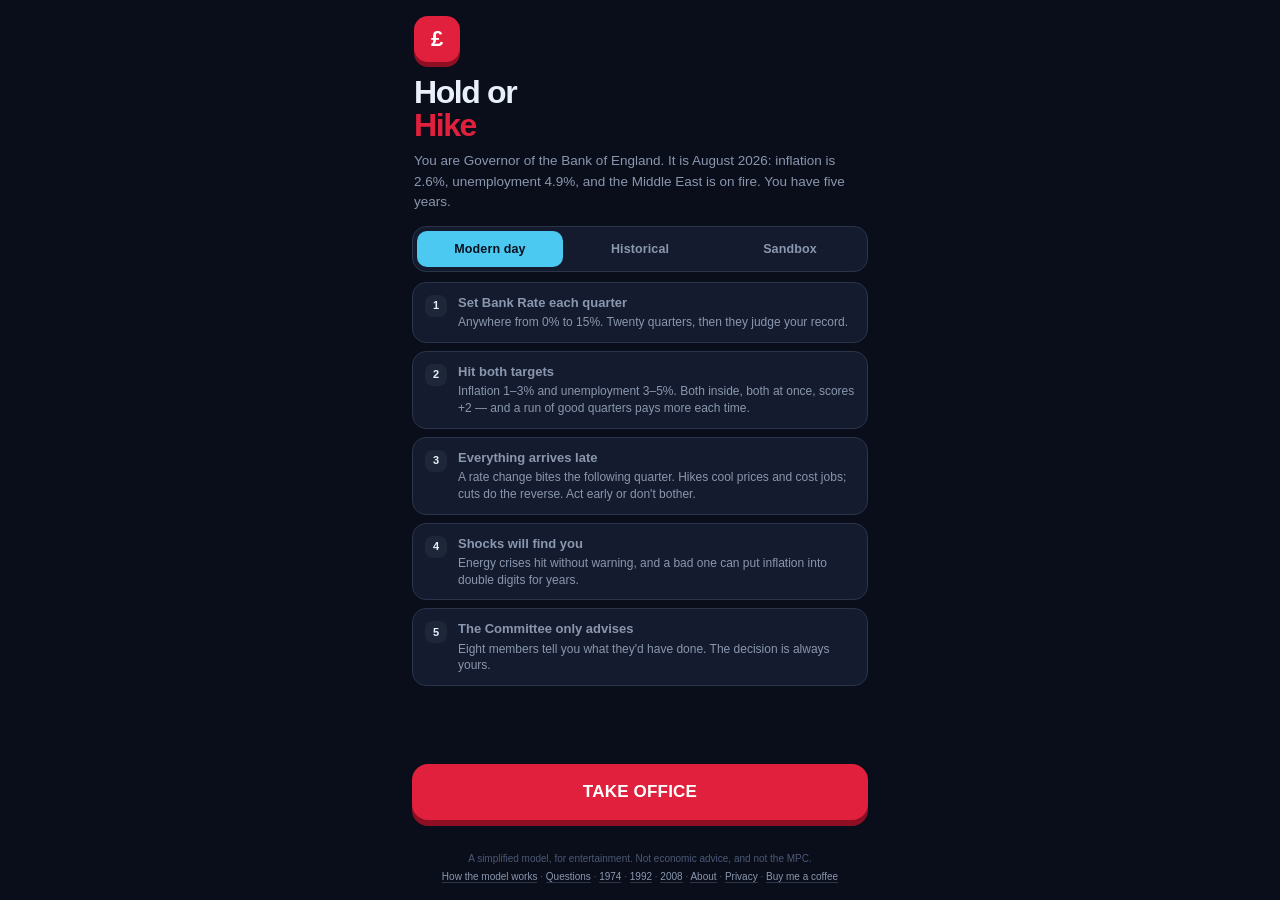
==== index.html @ 23d9fca9 "Add a mode picker, plus the 1992 and 2008 scenarios The big red button now sits under a three-way pi" ====
<!DOCTYPE html>
<html lang="en-GB">
<head>
<meta charset="utf-8">
<meta name="viewport" content="width=device-width, initial-scale=1, viewport-fit=cover">
<title>Hold or Hike</title>
<meta name="description" content="Twenty quarters. Two targets. Set UK Bank Rate, survive the shocks, keep your job.">
<meta name="theme-color" content="#0A0E1A">
<script async src="https://pagead2.googlesyndication.com/pagead/js/adsbygoogle.js?client=ca-pub-8246785320309196" crossorigin="anonymous"></script>
<link rel="canonical" href="https://holdorhike.com/">
<link rel="icon" href="data:image/svg+xml,%3Csvg xmlns='http://www.w3.org/2000/svg' viewBox='0 0 64 64'%3E%3Crect width='64' height='64' rx='14' fill='%23E0203C'/%3E%3Ctext x='32' y='45' font-family='Georgia,serif' font-size='40' font-weight='bold' text-anchor='middle' fill='white'%3E%C2%A3%3C/text%3E%3C/svg%3E">
<link rel="apple-touch-icon" href="https://holdorhike.com/apple-touch-icon.png">
<meta property="og:type" content="website">
<meta property="og:site_name" content="Hold or Hike">
<meta property="og:title" content="Hold or Hike">
<meta property="og:description" content="Twenty quarters. Two targets. Set UK Bank Rate, survive the shocks, keep your job.">
<meta property="og:url" content="https://holdorhike.com/">
<meta property="og:image" content="https://holdorhike.com/share.png">
<meta property="og:image:width" content="1200">
<meta property="og:image:height" content="630">
<meta name="twitter:card" content="summary_large_image">
<meta name="twitter:title" content="Hold or Hike">
<meta name="twitter:description" content="Can you keep inflation and unemployment on target for five years?">
<meta name="twitter:image" content="https://holdorhike.com/share.png">
<!--
  Advertising: fill in the ADS object near the top of the script below with your
  AdSense publisher ID and the three slot IDs. Nothing external loads until you do.
-->
<style>
  /* Single-theme arcade screen: painted explicitly so it holds on any host. */
  :root{
    --bg:#0A0E1A; --panel:#141B2E; --raised:#1D2739; --line:#2A3549;
    --ink:#EAF0FA; --muted:#8A97AE;
    --good:#3DDC97; --warn:#FFC145; --bad:#FF5D5D;
    --infl:#4CC9F0; --unemp:#FFA45B;
    --cta:#E0203C;
    --r:18px;
  }
  *{box-sizing:border-box}
  html,body{margin:0;padding:0;height:100%}
  body{
    background:var(--bg); color:var(--ink);
    font:16px/1.4 -apple-system,BlinkMacSystemFont,"Segoe UI",Roboto,Helvetica,Arial,sans-serif;
    -webkit-text-size-adjust:100%; -webkit-tap-highlight-color:transparent;
    overflow-x:hidden;
  }
  .app{max-width:480px;margin:0 auto;min-height:100%;display:flex;flex-direction:column;
    padding:calc(env(safe-area-inset-top) + 10px) 12px 0;gap:10px}

  /* ---- HUD ---- */
  .hud{display:flex;align-items:center;gap:10px}
  .term{flex:1 1 auto;min-width:0}
  .term .q{font-size:15px;font-weight:800;letter-spacing:-.2px}
  .term .sub{font-size:11px;color:var(--muted);text-transform:uppercase;letter-spacing:1px}
  .score{position:relative;background:var(--panel);border:1px solid var(--line);border-radius:999px;
    padding:6px 14px;display:flex;align-items:baseline;gap:4px;flex:0 0 auto}
  .score b{font-size:20px;font-weight:900;font-variant-numeric:tabular-nums;line-height:1}
  .score i{font-style:normal;font-size:10px;color:var(--muted);text-transform:uppercase;letter-spacing:1px}
  .pop{position:absolute;left:50%;top:-2px;transform:translateX(-50%);font-weight:900;font-size:15px;
    pointer-events:none;animation:rise 1s ease-out forwards}
  .pop.up{color:var(--good)} .pop.dn{color:var(--bad)}
  @keyframes rise{to{transform:translate(-50%,-26px);opacity:0}}
  .icon-btn{flex:0 0 auto;width:40px;height:40px;border-radius:12px;background:var(--panel);
    border:1px solid var(--line);color:var(--muted);font-size:15px;display:grid;place-items:center;
    cursor:pointer;padding:0}
  .icon-btn.confirm{color:var(--bad);border-color:var(--bad)}

  .dots{display:flex;gap:3px}
  .dot{flex:1 1 0;height:4px;border-radius:2px;background:var(--line)}
  .dot.hit{background:var(--good)} .dot.miss{background:var(--bad)} .dot.now{background:var(--ink)}

  /* ---- Stat tiles ---- */
  .tiles{display:grid;grid-template-columns:1fr 1fr;gap:10px}
  .tile{background:var(--panel);border:1px solid var(--line);border-radius:var(--r);
    padding:12px 12px 10px;position:relative;overflow:hidden;
    transition:border-color .3s,background .3s}
  .tile.out{border-color:var(--bad);background:linear-gradient(180deg,rgba(255,93,93,.14),var(--panel) 60%)}
  .tile .lbl{font-size:10px;font-weight:700;text-transform:uppercase;letter-spacing:1.1px;color:var(--muted);
    display:flex;align-items:center;gap:5px}
  .swatch{width:8px;height:8px;border-radius:50%;display:inline-block}
  .big{font-size:38px;font-weight:900;line-height:1;letter-spacing:-1.5px;font-variant-numeric:tabular-nums;
    margin:6px 0 2px;display:flex;align-items:baseline;gap:2px}
  .big em{font-style:normal;font-size:17px;font-weight:800;color:var(--muted)}
  .big .arrow{font-size:15px;margin-left:auto;font-weight:800}
  .up{color:var(--bad)} .down{color:var(--good)} .flat{color:var(--muted)}
  .spark{width:100%;height:42px;display:block;margin:4px 0 7px}
  .strip{position:relative;height:7px;border-radius:4px;background:var(--raised);overflow:hidden}
  .strip .zone{position:absolute;top:0;bottom:0;background:rgba(61,220,151,.35)}
  .strip .mk{position:absolute;top:-2px;bottom:-2px;width:3px;border-radius:2px;background:var(--ink);
    transition:left .45s cubic-bezier(.3,.7,.3,1)}
  .strip .mk.bad{background:var(--bad)}
  .tgt{font-size:10px;color:var(--muted);margin-top:5px;letter-spacing:.3px}

  /* ---- Event card ---- */
  .event{background:var(--panel);border:1px solid var(--line);border-radius:var(--r);
    padding:12px;display:flex;gap:11px;align-items:center;min-height:74px}
  .event .em{font-size:28px;line-height:1;flex:0 0 auto}
  .event .h{display:block;font-weight:800;font-size:14px;margin-bottom:3px}
  .event .p{display:block;font-size:12px;color:var(--muted);line-height:1.35}
  .event.warn{border-color:var(--warn);background:linear-gradient(180deg,rgba(255,193,69,.14),var(--panel) 70%)}
  .event.warn .h{color:var(--warn)}
  .event.bad{border-color:var(--bad);background:linear-gradient(180deg,rgba(255,93,93,.18),var(--panel) 70%);
    animation:pulse .7s ease-out}
  .event.bad .h{color:var(--bad)}
  @keyframes pulse{0%{box-shadow:0 0 0 0 rgba(255,93,93,.6)}100%{box-shadow:0 0 0 16px rgba(255,93,93,0)}}
  @keyframes shake{10%,90%{transform:translateX(-2px)}30%,70%{transform:translateX(3px)}50%{transform:translateX(-3px)}}
  .shake{animation:shake .4s ease-in-out}
  @keyframes goodflash{0%{box-shadow:0 0 0 0 rgba(61,220,151,.55);border-color:var(--good)}
    100%{box-shadow:0 0 0 14px rgba(61,220,151,0);border-color:var(--line)}}
  .tile.flash-good{animation:goodflash .7s ease-out}

  /* ---- Committee ---- */
  .vote{display:flex;align-items:center;gap:9px;font-size:12px;color:var(--muted);
    background:var(--raised);border-radius:12px;padding:8px 10px}
  .vote .tally{font-weight:900;font-size:12px;font-variant-numeric:tabular-nums;color:var(--ink);
    background:var(--line);border-radius:7px;padding:3px 8px;flex:0 0 auto}
  .vote.won .tally{background:rgba(61,220,151,.22);color:var(--good)}
  .vote.lost{color:var(--warn)}
  .vote.lost .tally{background:rgba(255,193,69,.22);color:var(--warn)}

  /* ---- Dock ---- */
  .dock{position:sticky;bottom:0;margin:auto -12px 0;padding:10px 12px calc(10px + env(safe-area-inset-bottom));
    background:var(--bg);z-index:5}
  .dock::before{content:"";position:absolute;left:0;right:0;top:-20px;height:20px;
    background:linear-gradient(180deg,rgba(10,14,26,0),var(--bg));pointer-events:none}
  .rateline{display:flex;align-items:baseline;margin-bottom:4px}
  .rateline .l{font-size:11px;font-weight:700;text-transform:uppercase;letter-spacing:1.1px;color:var(--muted)}
  .rateline .v{margin-left:auto;font-size:30px;font-weight:900;line-height:1;letter-spacing:-1px;
    font-variant-numeric:tabular-nums}
  .row{display:flex;align-items:center;gap:9px}
  .step{flex:0 0 auto;width:52px;height:52px;border-radius:16px;background:var(--raised);
    border:1px solid var(--line);color:var(--ink);font-size:26px;font-weight:800;line-height:1;
    display:grid;place-items:center;cursor:pointer;padding:0;touch-action:manipulation;
    -webkit-user-select:none;user-select:none}
  .step:disabled{opacity:.3}
  .step:active{transform:scale(.94)}
  input[type=range]{flex:1 1 auto;min-width:0;height:52px;margin:0;background:transparent;
    -webkit-appearance:none;appearance:none;touch-action:pan-y}
  input[type=range]:focus-visible{outline:2px solid var(--infl);outline-offset:4px;border-radius:8px}
  input[type=range]::-webkit-slider-runnable-track{height:10px;border-radius:6px;
    background:linear-gradient(90deg,var(--infl),var(--warn),var(--bad))}
  input[type=range]::-moz-range-track{height:10px;border-radius:6px;
    background:linear-gradient(90deg,var(--infl),var(--warn),var(--bad))}
  input[type=range]::-webkit-slider-thumb{-webkit-appearance:none;width:32px;height:32px;border-radius:50%;
    background:#fff;border:4px solid var(--cta);margin-top:-11px;cursor:pointer;
    box-shadow:0 2px 10px rgba(0,0,0,.5)}
  input[type=range]::-moz-range-thumb{width:28px;height:28px;border-radius:50%;
    background:#fff;border:4px solid var(--cta);cursor:pointer}
  .hint{font-size:11px;color:var(--muted);min-height:16px;margin:3px 2px 7px}
  .hint.coach{color:var(--infl)}
  .go{width:100%;min-height:56px;border:0;border-radius:16px;background:var(--cta);color:#fff;
    font:inherit;font-size:17px;font-weight:900;letter-spacing:.2px;cursor:pointer;
    touch-action:manipulation;box-shadow:0 6px 0 #8E0F24}
  .go:active{transform:translateY(3px);box-shadow:0 3px 0 #8E0F24}

  /* ---- Crisis takeover ---- */
  .alert{position:fixed;inset:0;z-index:50;display:grid;place-items:center;padding:24px;
    background:radial-gradient(120% 90% at 50% 40%,rgba(224,32,60,.42),rgba(10,14,26,.94) 70%);
    backdrop-filter:blur(3px);-webkit-backdrop-filter:blur(3px);cursor:pointer;
    animation:wash .18s ease-out}
  @keyframes wash{from{opacity:0}to{opacity:1}}
  .alertbox{max-width:420px;text-align:center;animation:slam .22s cubic-bezier(.2,1.4,.4,1)}
  @keyframes slam{from{transform:scale(1.45);opacity:0}to{transform:scale(1);opacity:1}}
  .ribbon{display:inline-block;background:var(--bad);color:#25060A;font-size:11px;font-weight:900;
    letter-spacing:2.5px;padding:5px 12px;border-radius:6px;margin-bottom:16px}
  .ae{font-size:72px;line-height:1;margin-bottom:12px}
  .alert h2{margin:0 0 10px;font-size:30px;line-height:1.05;font-weight:900;letter-spacing:-1px;
    color:#fff;text-wrap:balance}
  .alert p{margin:0;font-size:14px;line-height:1.5;color:#FFC9C2}
  .tapon{margin-top:22px;font-size:10px;letter-spacing:2px;text-transform:uppercase;color:#8A97AE}
  .app.quake{animation:quake .45s cubic-bezier(.36,.07,.19,.97)}
  @keyframes quake{10%,90%{transform:translate(-2px,1px)}20%,80%{transform:translate(4px,-2px)}
    30%,50%,70%{transform:translate(-6px,2px)}40%,60%{transform:translate(6px,-1px)}}
  .vignette{position:fixed;inset:0;z-index:40;pointer-events:none;
    box-shadow:inset 0 0 90px 20px rgba(255,93,93,.55);animation:vig .55s ease-out forwards}
  @keyframes vig{to{opacity:0}}
  @media (prefers-reduced-motion:reduce){
    .alertbox,.alert{animation:none}
    .app.quake{animation:none}
  }

  /* ---- Streak meter ---- */
  .streak{display:flex;align-items:baseline;gap:4px;flex:0 0 auto;border-radius:999px;
    padding:6px 12px;background:rgba(61,220,151,.14);border:1px solid rgba(61,220,151,.45);
    transition:box-shadow .3s,background .3s}
  .streak b{font-size:15px;font-weight:900;color:var(--good);font-variant-numeric:tabular-nums;line-height:1}
  .streak i{font-style:normal;font-size:10px;font-weight:800;color:var(--good);opacity:.8}
  .streak.hot{background:rgba(61,220,151,.22);box-shadow:0 0 14px rgba(61,220,151,.45)}
  .streak.blaze{background:rgba(255,193,69,.22);border-color:var(--warn);
    box-shadow:0 0 20px rgba(255,193,69,.55)}
  .streak.blaze b,.streak.blaze i{color:var(--warn)}
  .streak.broken{background:rgba(255,93,93,.2);border-color:var(--bad);animation:shake .4s ease-in-out}
  .streak.broken b,.streak.broken i{color:var(--bad)}

  /* ---- Career + medals ---- */
  .career{background:var(--panel);border:1px solid var(--line);border-radius:14px;padding:10px 12px;
    margin-bottom:12px}
  .cstats{font-size:10.5px;font-weight:800;text-transform:uppercase;letter-spacing:1.1px;
    color:var(--muted);margin-bottom:9px}
  .cstats b{color:var(--ink)}
  .mrow{display:flex;flex-wrap:wrap;gap:6px}
  .mchip{width:34px;height:34px;border-radius:11px;background:var(--raised);border:1px solid var(--line);
    display:grid;place-items:center;font-size:17px;filter:grayscale(1);opacity:.3}
  .mchip.got{filter:none;opacity:1;border-color:rgba(61,220,151,.5);background:rgba(61,220,151,.12)}
  .diag{background:var(--raised);border-left:3px solid var(--infl);border-radius:0 12px 12px 0;
    padding:11px 13px;margin-bottom:10px}
  .diag b{display:block;font-size:14px;margin-bottom:3px}
  .diag span{font-size:12.5px;color:var(--muted);line-height:1.45}
  .nm.quiet{background:var(--raised);border-color:var(--line);animation:none}
  .nm.quiet .tag{display:none}
  #best{margin-bottom:10px}
  .newmedals{display:flex;flex-direction:column;gap:7px;margin-bottom:12px}
  .nm{display:flex;align-items:center;gap:10px;background:rgba(61,220,151,.12);
    border:1px solid rgba(61,220,151,.5);border-radius:13px;padding:9px 11px;animation:pulse .8s ease-out}
  .nm .e{font-size:22px;line-height:1}
  .nm b{display:block;font-size:13.5px}
  .nm span span{font-size:11px;color:var(--muted)}
  .nm .tag{margin-left:auto;font-size:9px;font-weight:900;letter-spacing:1px;color:var(--good);
    border:1px solid rgba(61,220,151,.5);border-radius:6px;padding:2px 6px}

  /* ---- Term story chart ---- */
  .story{width:100%;height:196px;display:block;margin-bottom:6px}
  .storykey{display:flex;gap:12px;flex-wrap:wrap;font-size:10.5px;color:var(--muted);margin-bottom:14px}
  .storykey .sw{width:8px;height:8px;border-radius:50%;display:inline-block;margin-right:5px}
  .storykey .bandkey::before{content:"";display:inline-block;width:10px;height:8px;margin-right:5px;
    border-radius:2px;background:rgba(61,220,151,.35)}

  /* ---- Share ---- */
  .sharecard{background:var(--bg);border:1px solid var(--line);border-radius:14px;
    padding:11px 12px;margin:0 0 10px;font-size:13px;line-height:1.55;
    font-variant-numeric:tabular-nums;white-space:pre-wrap;word-break:break-word;color:var(--muted)}
  .sharecard b{display:block;color:var(--ink);font-weight:800;font-size:13.5px}
  .sharecard .grid{display:block;font-size:17px;letter-spacing:2px;line-height:1.35;margin:6px 0 4px}
  .go.share{background:var(--good);color:#06281A;box-shadow:0 6px 0 #1E9C68}
  .go.share:active{box-shadow:0 3px 0 #1E9C68}
  .go.share.done{background:var(--raised);color:var(--good);box-shadow:0 6px 0 var(--line)}
  #shareFallback{width:100%;height:118px;margin-top:9px;border-radius:12px;border:1px solid var(--line);
    background:var(--bg);color:var(--ink);font:13px/1.5 inherit;padding:10px;resize:none}

  /* ---- Intro ---- */
  #intro.screen{flex:1 1 auto;display:flex;flex-direction:column}
  .titleblock{padding:6px 2px 14px}
  .crest{width:46px;height:46px;border-radius:14px;background:var(--cta);display:grid;place-items:center;
    font-size:22px;font-weight:900;color:#fff;margin-bottom:14px;box-shadow:0 5px 0 #8E0F24}
  #intro h1{margin:0;font-size:32px;line-height:1.02;font-weight:900;letter-spacing:-1.4px;text-wrap:balance}
  #intro h1 span{color:var(--cta)}
  .standfirst{margin:10px 0 0;font-size:13.5px;line-height:1.5;color:var(--muted);max-width:34em}
  .guide{list-style:none;margin:0 0 12px;padding:0;display:flex;flex-direction:column;gap:8px}
  .guide li{display:flex;gap:11px;align-items:flex-start;background:var(--panel);
    border:1px solid var(--line);border-radius:14px;padding:11px 12px}
  .guide .n{flex:0 0 auto;width:22px;height:22px;border-radius:8px;background:var(--raised);
    color:var(--ink);font-size:11px;font-weight:900;display:grid;place-items:center;margin-top:1px}
  .guide b{display:block;font-size:13px;margin-bottom:2px}
  .guide span span,.guide li>span:last-child{font-size:12px;color:var(--muted);line-height:1.4}

  /* ---- Mode picker ---- */
  .modes{display:flex;gap:4px;margin:0 0 10px;padding:4px;background:var(--panel);
    border:1px solid var(--line);border-radius:14px}
  .modes button{flex:1 1 0;min-width:0;padding:11px 4px;border:0;border-radius:10px;
    background:transparent;color:var(--muted);font-family:inherit;font-size:12.5px;
    font-weight:800;letter-spacing:.01em;cursor:pointer}
  .modes button[aria-selected=true]{background:var(--infl);color:#08111F}
  .scens{display:flex;flex-direction:column;gap:8px;margin:0 0 12px}
  .scens .sc{background:var(--panel);border:1px solid var(--line);border-radius:14px;
    padding:11px 12px;cursor:pointer}
  .scens .sc[aria-pressed=true]{border-color:var(--infl);background:var(--raised)}
  .scens .sc .yr{font-size:14px;font-weight:900;color:var(--ink)}
  .scens .sc .nm2{font-size:12.5px;font-weight:700;color:var(--ink);opacity:.85}
  .scens .sc .bl{display:block;font-size:11.5px;color:var(--muted);margin-top:3px;
    font-variant-numeric:tabular-nums}
  .scens .sc .more{display:none;font-size:12px;color:var(--muted);line-height:1.45;margin-top:8px}
  .scens .sc[aria-pressed=true] .more{display:block}
  .scens .sc .more a{color:var(--infl);font-weight:700;text-decoration:none;
    display:inline-block;margin-top:6px}

  /* ---- Sandbox setup ---- */
  .sbox{display:flex;flex-direction:column;gap:6px;margin:0 0 12px}
  .sbox label{display:block;background:var(--panel);border:1px solid var(--line);
    border-radius:14px;padding:9px 12px 0;font-size:13px;font-weight:700}
  .sbox label b{float:right;font-variant-numeric:tabular-nums;color:var(--infl)}
  .sbox input[type=range]{display:block;width:100%;height:44px}
  .sbox .chk{padding:12px;font-weight:600;color:var(--muted);display:flex;gap:10px;align-items:center}
  .sbox .chk input{width:20px;height:20px;accent-color:var(--infl);flex:0 0 auto}
  .sbox .note{margin:2px 2px 0;font-size:11.5px;line-height:1.45;color:var(--muted)}

  /* ---- Tip jar ---- */
  .tipbtn{display:block;margin-top:9px;padding:13px 12px;border-radius:14px;
    border:1px solid var(--line);background:var(--raised);color:var(--muted);
    font-size:14px;font-weight:700;text-align:center;text-decoration:none}
  .tipbtn:active{background:var(--line)}

  /* ---- Ads ---- */
  .adwrap{margin-bottom:28px}
  .adlabel{font-size:9px;letter-spacing:1.6px;text-transform:uppercase;color:#4C5875;
    margin-bottom:5px;text-align:center}
  .dock{border-top:1px solid var(--line)}
  .ad-slot.live{border:0;padding:0;display:block}
  .ad-slot{min-height:64px;border:1px dashed var(--line);border-radius:14px;display:grid;place-items:center;
    color:#4C5875;font-size:10px;letter-spacing:1.6px;text-transform:uppercase;padding:8px}

  /* ---- Results ---- */
  .sheet{background:var(--panel);border:1px solid var(--line);border-radius:var(--r);padding:16px}
  .sheet .medal{font-size:40px;line-height:1}
  .sheet h2{margin:6px 0 4px;font-size:21px;letter-spacing:-.4px}
  .sheet .say{font-size:13px;color:var(--muted);margin-bottom:14px;line-height:1.45}
  .ln{display:flex;justify-content:space-between;gap:10px;font-size:13px;padding:7px 0;
    border-bottom:1px solid var(--line)}
  .ln .v{font-variant-numeric:tabular-nums;font-weight:700;flex:0 0 auto}
  .ln.total{border-bottom:0;font-size:16px;font-weight:900;padding-top:10px}
  .pos{color:var(--good)} .neg{color:var(--bad)}
  #game.screen{flex:1 1 auto;display:flex;flex-direction:column}
  .hide{display:none !important}
  footer{font-size:10px;color:#4C5875;text-align:center;padding:10px 0 14px;line-height:1.8}
  footer a{color:#8A97AE;text-decoration:none;border-bottom:1px solid var(--line)}
  footer a:hover{color:var(--ink)}
  @media (prefers-reduced-motion:reduce){*{animation:none !important;transition:none !important}}

  @media (max-height:680px){
    .big{font-size:32px} .spark{height:30px} .event{min-height:64px;padding:10px}
    .ad-slot{min-height:52px} .app{gap:8px}
  }
  @media (max-width:340px){
    .big{font-size:30px} .step{width:46px;height:46px}
  }
</style>
</head>
<body>
<div class="app">

  <div id="intro" class="screen">
    <div class="titleblock">
      <div class="crest">£</div>
      <h1>Hold or<br><span>Hike</span></h1>
      <p class="standfirst">You are Governor of the Bank of England. It is August 2026:
        inflation is 2.6%, unemployment 4.9%, and the Middle East is on fire.
        You have five years.</p>
    </div>

    <div class="career hide" id="career">
      <div class="cstats" id="cstats"></div>
      <div class="mrow" id="mrow"></div>
    </div>

    <div class="modes" id="modes" role="tablist">
      <button role="tab" data-mode="modern" id="mModern">Modern day</button>
      <button role="tab" data-mode="hist"   id="mHist">Historical</button>
      <button role="tab" data-mode="sandbox" id="mSand">Sandbox</button>
    </div>

    <!-- Scenario list, shown when the Historical tab is active -->
    <div class="scens hide" id="scens"></div>

    <ol class="guide">
      <li><span class="n">1</span><span><b>Set Bank Rate each quarter</b>
        Anywhere from 0% to 15%. Twenty quarters, then they judge your record.</span></li>
      <li><span class="n">2</span><span><b>Hit both targets</b>
        Inflation 1–3% and unemployment 3–5%. Both inside, both at once, scores +2 —
        and a run of good quarters pays more each time.</span></li>
      <li><span class="n">3</span><span><b>Everything arrives late</b>
        A rate change bites the following quarter. Hikes cool prices and cost jobs;
        cuts do the reverse. Act early or don't bother.</span></li>
      <li><span class="n">4</span><span><b>Shocks will find you</b>
        Energy crises hit without warning, and a bad one can put inflation into
        double digits for years.</span></li>
      <li><span class="n">5</span><span><b>The Committee only advises</b>
        Eight members tell you what they'd have done. The decision is always yours.</span></li>
    </ol>

    <!-- Sandbox setup, shown in place of the guide when ?sandbox is set -->
    <div class="sbox hide" id="sbox">
      <label>Starting inflation <b id="sbIv">12.0%</b>
        <input type="range" id="sbI" min="-2" max="25" step="0.5" value="12"></label>
      <label>Starting unemployment <b id="sbUv">4.9%</b>
        <input type="range" id="sbU" min="2" max="18" step="0.1" value="4.9"></label>
      <label>Starting Bank Rate <b id="sbRv">5.00%</b>
        <input type="range" id="sbR" min="0" max="20" step="0.25" value="5"></label>
      <label class="chk"><input type="checkbox" id="sbNo"> No energy shocks — just your policy</label>
      <p class="note">Sandbox terms are unranked: no medals, no career record, no
        personal best. The neutral rate stays hidden, as it always is.</p>
    </div>

    <!-- ===== AD SLOT (pre-game) ===== -->
    <div class="ad-slot" id="adIntro" data-ad="intro">Advertisement</div>

    <div class="dock"><button class="go" id="start">TAKE OFFICE</button></div>
  </div>

  <div class="hud hide" id="hud">
    <div class="term">
      <div class="q" id="qName">Q3 2026</div>
      <div class="sub" id="qNum">Quarter 1 of 20</div>
    </div>
    <div class="streak hide" id="streak" aria-live="polite"><b id="streakN">×2</b><i id="streakP">+2</i></div>
    <div class="score"><b id="score">0</b><i>pts</i></div>
    <button class="icon-btn" id="mute" title="Sound on/off" aria-label="Sound on/off">🔊</button>
    <button class="icon-btn" id="restart" title="Restart" aria-label="Restart">↻</button>
  </div>

  <div class="dots hide" id="dots" aria-hidden="true"></div>

  <div id="game" class="screen hide">
    <div class="tiles" style="margin-bottom:10px">
      <div class="tile" id="tileI">
        <div class="lbl"><span class="swatch" style="background:var(--infl)"></span> Inflation</div>
        <div class="big"><span id="iVal">2.6</span><em>%</em><span class="arrow flat" id="iArr">→</span></div>
        <canvas class="spark" id="sparkI"></canvas>
        <div class="strip"><span class="zone" id="iZone"></span><span class="mk" id="iMk"></span></div>
        <div class="tgt">Target 1–3%</div>
      </div>
      <div class="tile" id="tileU">
        <div class="lbl"><span class="swatch" style="background:var(--unemp)"></span> Jobless</div>
        <div class="big"><span id="uVal">4.9</span><em>%</em><span class="arrow flat" id="uArr">→</span></div>
        <canvas class="spark" id="sparkU"></canvas>
        <div class="strip"><span class="zone" id="uZone"></span><span class="mk" id="uMk"></span></div>
        <div class="tgt">Goal 3–5%</div>
      </div>
    </div>

    <div class="event" id="event" aria-live="polite" style="margin-bottom:10px">
      <span class="em" id="evEmoji">🏦</span>
      <span><span class="h" id="evTitle">Your first meeting</span>
      <span class="p" id="evText">Inflation is 2.6% and drifting. Set Bank Rate — the Committee advises, you decide.</span></span>
    </div>

    <div class="vote" id="vote" aria-live="polite" style="margin-bottom:10px">
      <span class="tally" id="voteTally">MPC</span>
      <span id="voteText">Eight other members advise. The decision is yours.</span>
    </div>

    <!-- ===== AD SLOT (banner) =====
         Kept well clear of the dock button: an advert adjacent to the primary
         action invites accidental clicks and breaches AdSense placement policy. -->
    <div class="adwrap">
      <div class="adlabel">Advertisement</div>
      <div class="ad-slot" id="adTop" data-ad="banner"></div>
    </div>

    <div class="dock">
      <div class="rateline"><span class="l">Bank Rate</span><span class="v" id="rateVal">3.75%</span></div>
      <div class="row">
        <button class="step" id="down" aria-label="Cut by 0.25">−</button>
        <input type="range" id="rate" min="0" max="15" step="0.25" value="3.75" aria-label="Bank Rate">
        <button class="step" id="up" aria-label="Raise by 0.25">+</button>
      </div>
      <div class="hint" id="hint">Holding at 3.75%</div>
      <button class="go" id="go">SET RATE &amp; ADVANCE</button>
    </div>
  </div>

  <div id="end" class="hide">
    <div class="sheet">
      <canvas id="story" class="story" aria-label="Inflation and unemployment across your term"></canvas>
      <div class="storykey"><span><i class="sw" style="background:var(--infl)"></i>Inflation</span>
        <span><i class="sw" style="background:var(--unemp)"></i>Unemployment</span>
        <span class="bandkey">Target band</span></div>
      <div class="diag hide" id="versus" style="border-left-color:var(--unemp)"></div>
      <div class="diag" id="diag"></div>
      <div class="nm hide" id="best"></div>
      <div class="newmedals hide" id="newMedals"></div>
      <div class="medal" id="medal">🎖️</div>
      <h2 id="rating">—</h2>
      <div class="say" id="say"></div>
      <div id="lines"></div>
      <!-- ===== AD SLOT (results) ===== -->
      <div class="ad-slot" id="adResults" data-ad="results" style="margin:14px 0 12px">Advertisement</div>
      <div class="sharecard" id="shareCard" aria-hidden="true"></div>
      <button class="go share" id="share">SHARE RESULT</button>
      <button class="go" id="again" style="margin-top:9px">PLAY AGAIN</button>
      <a class="tipbtn hide" id="tip" target="_blank" rel="noopener">☕ Buy me a coffee</a>
      <textarea id="shareFallback" class="hide" readonly aria-label="Your result, ready to copy"></textarea>
    </div>
  </div>

  <div class="alert hide" id="alert" role="alertdialog" aria-live="assertive" aria-label="Breaking news">
    <div class="alertbox">
      <div class="ribbon" id="alertRibbon">BREAKING</div>
      <div class="ae" id="alertEmoji">💥</div>
      <h2 id="alertTitle">WAR IN THE GULF</h2>
      <p id="alertText"></p>
      <div class="tapon">Tap to continue</div>
    </div>
  </div>

  <footer>A simplified model, for entertainment. Not economic advice, and not the MPC.<br>
    <a href="how-it-works.html">How the model works</a> · <a href="faq.html">Questions</a> · <a href="scenario-1974.html">1974</a> · <a href="scenario-1992.html">1992</a> · <a href="scenario-2008.html">2008</a> ·
    <a href="about.html">About</a> · <a href="privacy.html">Privacy</a> ·
    <a href="https://buymeacoffee.com/holdorhike" target="_blank" rel="noopener">Buy me a coffee</a></footer>
</div>

<script>
(function(){
  "use strict";

  // ---------- Advertising ----------
  // Leave `client` empty and the slots stay inert placeholders — no external
  // requests. Fill it in with your ca-pub-XXXX id plus the three slot ids and
  // the same containers become live AdSense units. Their heights are already
  // reserved in CSS, so filling them in causes no layout shift.
  var ADS = { client: "ca-pub-8246785320309196", slots: { intro: "", banner: "", results: "" } };

  // Google Analytics 4. Empty id = nothing loads and no cookies are set.
  // Filling it in also obliges the consent banner and the privacy policy text.
  var GA = { id: "" };

  // Tip jar. Empty url = the button and footer link stay hidden.
  var TIP = { url: "https://buymeacoffee.com/holdorhike" };
  function initGA(){
    if (!GA.id) return;
    var sc = document.createElement("script");
    sc.async = true;
    sc.src = "https://www.googletagmanager.com/gtag/js?id=" + GA.id;
    document.head.appendChild(sc);
    window.dataLayer = window.dataLayer || [];
    window.gtag = function(){ window.dataLayer.push(arguments); };
    window.gtag("js", new Date());
    window.gtag("config", GA.id);
  }
  function track(name, params){
    if (!GA.id || !window.gtag) return;
    try { window.gtag("event", name, params || {}); } catch(e){}
  }

  // The loader itself is a static tag in <head>, not injected here: Google's
  // verification crawler reads the served HTML and does not run our JavaScript,
  // so a script appended at runtime is invisible to it. This only fills the
  // reserved boxes with ad units, and only once real slot ids exist.
  function initAds(){
    var boxes = document.querySelectorAll("[data-ad]");
    for (var i=0;i<boxes.length;i++){
      var box = boxes[i], slot = ADS.slots[box.getAttribute("data-ad")];
      // No slot yet — hide the reserved space rather than show visitors an
      // empty dashed box labelled "Advertisement".
      if (!slot || !ADS.client){
        var wrap = box.closest(".adwrap") || box;
        wrap.style.display = "none";
        continue;
      }
      box.textContent = "";
      box.classList.add("live");
      var ins = document.createElement("ins");
      ins.className = "adsbygoogle";
      ins.style.display = "block";
      ins.setAttribute("data-ad-client", ADS.client);
      ins.setAttribute("data-ad-slot", slot);
      ins.setAttribute("data-ad-format", "auto");
      ins.setAttribute("data-full-width-responsive", "true");
      box.appendChild(ins);
      try { (window.adsbygoogle = window.adsbygoogle || []).push({}); } catch(e){}
    }
  }

  // ---------- Calibration (August 2026) ----------
  var START = { rate:3.75, inflation:2.6, unemployment:4.9 };
  var INFL_BAND = { lo:1.0, hi:3.0 };     // 2% +/- 1
  var UNEMP_BAND = { lo:3.0, hi:5.0 };    // 4% +/- 1
  var QUARTERS = 20;
  var CRISIS_CPI = 3.5;
  var START_EXP = 2.3;
  var GLOBAL_RATE = 3.25;                 // hidden: world policy rate at the start
  var NEUTRAL_LEAD = -0.25;               // hidden: UK neutral sits below the world rate
  // Bounds on the hidden rates. These are era-specific — 4.5% is a sensible
  // ceiling for neutral today and nonsense for 1974 — so a scenario overrides them.
  var GLOBAL_BAND = [1.5, 4.75];
  var NEUTRAL_BAND = [0.75, 4.5];
  // How hard the hidden sterling channel can push: sit away from world rates and
  // imported prices move. A currency under real pressure needs a wider bound.
  var IMPORT_CLAMP = 0.5;
  // Normally the rate sterling is judged against *is* the world rate. Under a
  // currency peg the two come apart: what the domestic economy needs and what
  // the peg demands are different numbers, which is the whole 1992 problem.
  // null means "use the world rate", which is every case but that one.
  var PEG_RATE = null;
  var MPC_BIAS = [-0.75,-0.5,-0.25,0,0,0.25,0.5,0.75];
  var RATE_MAX = 15;                      // the Governor may go full Volcker
  var INFL_FLOOR = -5, INFL_CEIL = 25;    // UK CPI peaked at 24.2% in 1975
  var UNEMP_FLOOR = 2, UNEMP_CEIL = 18;   // UK unemployment peaked near 11.9% in 1984
  var MAX_QUARTER_PENALTY = 6;            // a crisis quarter hurts, but never ends the game outright
  // Above the cap the penalty can carry a compressed tail, so a term spent
  // entirely out of band still distinguishes 2pp adrift from 9pp adrift. Zero by
  // default: in the modern game a quarter that bad is rare and the flat cap is
  // the kinder, more legible rule. Scenarios that start in a crisis set it.
  var PENALTY_TAIL = 0;

  // ---------- Scenarios ----------
  // A scenario replaces the starting conditions and swaps the random shock rolls
  // for a scripted schedule, so everyone plays the same history and results are
  // comparable. Reached with ?scenario=1974; without one the modern game runs
  // exactly as before.
  var SCENARIOS = {
    "1974": {
      key: "1974",
      name: "1974 · The oil embargo",
      heading: "1974<br><span>The oil embargo</span>",
      blurb: "Inflation 12% · Unemployment 2.6% · Bank Rate 12.5%",
      standfirst: "You are Governor of the Bank of England in January 1974. Inflation is 12% and "
        + "climbing, unemployment is 2.6%, Bank Rate is 12.5% and the oil price has just "
        + "quadrupled. This is what actually happened. See if you can do better.",
      startYear: 1974, startQ: 1,
      start: { rate:12.5, inflation:12.0, unemployment:2.6 },
      // Nominal neutral sat around 13% with inflation where it was, so 12.5%
      // was roughly neutral — not the fierce squeeze the modern numbers imply.
      exp: 11.0, global: 13.0,
      // Nominal rates lived an era higher, so the modern bounds have to move with
      // them or a 12.5% Bank Rate reads as an eight-point squeeze from quarter one.
      globalBand: [9, 16], neutralBand: [8, 15],
      penaltyTail: 4,
      rateMax: 20,   // Minimum Lending Rate actually reached 15% in October 1976
      // quarter index (1-based, the quarter the shock lands) -> tier
      script: { 1:3, 2:2, 4:2, 6:1, 9:2, 13:1 },
      // what actually happened, for the comparison on the results screen
      // Measured over eight runs per policy: doing nothing spirals past 20% and
      // scores −358 to −302; steady early tightening lands −263 to −252 and firm
      // −254 to −247. Par sits in the 39-point gap between riding it out and
      // actually breaking the spiral.
      par: -270,
      real: { peak: 24.2, endInfl: 8.4, endUnemp: 5.7,
              line: "Inflation peaked at 24.2% in August 1975. It took until 1978 to get back to 8.4%, "
                  + "unemployment had more than doubled to 5.7%, and by 1980 inflation was above 20% again." }
    },

    "1992": {
      key: "1992",
      name: "1992 · Black Wednesday",
      heading: "1992<br><span>Black Wednesday</span>",
      blurb: "Inflation 3.7% · Unemployment 9.7% · Bank Rate 10%",
      standfirst: "You are Governor in the summer of 1992. Inflation is beaten but the recession "
        + "is not: unemployment is near 10% and rising. Bank Rate is 10%, and it is high to hold "
        + "sterling inside the European Exchange Rate Mechanism, not because the economy wants it.",
      startYear: 1992, startQ: 3,
      start: { rate:10.0, inflation:3.7, unemployment:9.7 },
      // What the UK economy itself needed was far below 10% — that is why there
      // was a recession. The 10% was the peg's price, not the economy's.
      exp: 4.2, global: 5.60,
      globalBand: [4.0, 7.5], neutralBand: [3.5, 7.0],
      // World rates rose through the mid-90s — the 1994 Fed tightening cycle —
      // so neutral climbs from around 5% to around 6.5% across the term. A
      // constant neutral cannot fit both the 5.25% of 1993 and the 6.75% of
      // 1995, and both of those years ran inflation near target.
      globalBias: 0.02,
      // The peg: sterling is judged against German rates, not UK ones, so every
      // cut towards what the economy needs costs you imported inflation.
      pegRate: 9.0, importClamp: 1.0,
      penaltyTail: 4,
      // Sterling leaves the ERM in the second quarter, as it did, and the
      // constraint simply stops applying. That is the whole lesson of 1992: the
      // devaluation everyone feared turned out to be the way out.
      // The exit devalued sterling by about 15%, which pushed import prices up
      // and fed through over the following year — the thing that stopped the
      // recession's disinflation turning into outright deflation.
      events: { 2: { pegRate: null, importClamp: 0.35, shock: 1.15, carry: 0.40,
                     card: ["💷","STERLING LEAVES THE ERM",
                            "Out of the mechanism after a day of 12% and an announced 15%. "
                            + "Rates are yours again — the pound will take the strain instead."] } },
      script: { 5:1, 9:1, 14:1 },     // a quiet term by design: the drama is the start
      // Measured: holding 10% throughout scores −314 and ends in deflation with
      // unemployment near 15%; a generic Taylor rule manages −199 to −227. The
      // rate path the MPC actually ran scores −141, and reproduces the history
      // closely — inflation dipping to 1.4% in 1993, then 2–3.5% to 1997.
      par: -210,
      real: { peak: 3.7, endInfl: 2.6, endUnemp: 7.2,
              line: "Sterling left the ERM on 16 September 1992 after a day in which Bank Rate was "
                  + "raised to 12% and a 15% rate was announced but never implemented. Freed of the "
                  + "peg, rates fell to 6% within months, inflation stayed near target and "
                  + "unemployment fell for the rest of the decade." }
    },

    "2008": {
      key: "2008",
      name: "2008 · The crash",
      heading: "2008<br><span>The crash</span>",
      blurb: "Inflation 5.2% · Unemployment 5.7% · Bank Rate 5%",
      standfirst: "You are Governor in September 2008. Inflation is 5.2% and the Committee has been "
        + "worrying about it all year. What is actually coming is the opposite problem, and it is "
        + "about to arrive all at once.",
      startYear: 2008, startQ: 3,
      start: { rate:5.0, inflation:5.2, unemployment:5.7 },
      exp: 3.4, global: 4.0,
      globalBand: [0.25, 5.0], neutralBand: [0.1, 4.5],
      globalBias: -0.16,             // the whole world cut, and stayed cut
      penaltyTail: 4,
      // The demand collapse, then the 2011 energy and VAT overshoot back above 5%.
      script: { 2:5, 3:4, 4:4, 11:2, 12:2, 14:1 },
      // Measured: never cutting scores −319 and pins the deflation floor with
      // unemployment near 15%. The real path — 5% to 0.5% in six months, then
      // hold — scores −144 and is the best of everything tried, which is the
      // lesson. Tightening into the slump, as the starting 5.2% CPI tempts you
      // to, scores worse than doing nothing at all.
      par: -190,
      real: { peak: 5.2, endInfl: 2.9, endUnemp: 7.8,
              line: "Bank Rate went from 5% to 0.5% in six months and stayed there for seven years. "
                  + "Inflation fell to 1.1% by September 2009, then climbed back to 5.2% in 2011 on "
                  + "energy and VAT. Unemployment peaked at 8.4% and was still 7.8% in 2013." }
    }
  };
  var SCEN = null, SANDBOX = false, NO_SHOCKS = false;
  var SCEN_ORDER = ["1974", "1992", "2008"];

  // Every era-specific tunable in one place, so switching mode can restore the
  // modern game exactly rather than leaving a previous scenario's numbers behind.
  var MODERN = {
    start: { rate:3.75, inflation:2.6, unemployment:4.9 },
    exp: 2.3, global: 3.25,
    globalBand: [1.5, 4.75], neutralBand: [0.75, 4.5],
    penaltyTail: 0, rateMax: 15, importClamp: 0.5,
    startYear: 2026, startQ: 3
  };

  var QNAMES = [];
  function rebuildQNames(y, q){
    QNAMES = [];
    for (var i=0;i<QUARTERS;i++){ QNAMES.push("Q"+q+" "+y); if(++q>4){q=1;y++;} }
  }

  // Reset every tunable to the modern default, then overlay the chosen mode.
  // Called at load and again whenever the picker changes mode, so no scenario
  // can leave its rate ceiling or its penalty tail behind.
  function applyMode(){
    var m = SCEN || MODERN;
    START        = m.start;
    START_EXP    = m.exp;
    GLOBAL_RATE  = m.global;
    GLOBAL_BAND  = m.globalBand  || MODERN.globalBand;
    NEUTRAL_BAND = m.neutralBand || MODERN.neutralBand;
    PENALTY_TAIL = m.penaltyTail || 0;
    RATE_MAX     = m.rateMax     || MODERN.rateMax;
    IMPORT_CLAMP = m.importClamp || MODERN.importClamp;
    PEG_RATE     = (m.pegRate === undefined) ? null : m.pegRate;
    NO_SHOCKS    = false;
    rebuildQNames(m.startYear || MODERN.startYear, m.startQ || MODERN.startQ);
  }

  // A sandbox is a scenario assembled from three sliders rather than read from
  // the map above, so it reuses every bit of the same plumbing. Applied when the
  // player presses TAKE OFFICE, because reset() reads these live.
  function applySandbox(infl, unemp, rate, noShocks){
    applyMode();                       // modern baseline, then override
    START = { rate:rate, inflation:infl, unemployment:unemp };
    // Expectations start part-way between the target and what people can see:
    // fully anchored at 2% would make any starting inflation melt away.
    START_EXP = 2 + 0.7 * (infl - 2);
    // Put neutral at the chosen Bank Rate, so the run starts from a genuine
    // standing start and whatever happens next is the player's doing. Neutral
    // stays hidden, as always — that is the game.
    GLOBAL_RATE  = rate - NEUTRAL_LEAD;
    GLOBAL_BAND  = [Math.max(0, GLOBAL_RATE - 4), GLOBAL_RATE + 4];
    NEUTRAL_BAND = [Math.max(0, GLOBAL_RATE + NEUTRAL_LEAD - 4), GLOBAL_RATE + NEUTRAL_LEAD + 4];
    RATE_MAX = 20;
    // Start far enough out of band and the flat penalty cap saturates, so the
    // scoring needs the same compressed tail the 1974 scenario uses.
    PENALTY_TAIL = (infl > 6 || infl < 0 || unemp > 7) ? 4 : 0;
    NO_SHOCKS = !!noShocks;
  }

  (function(){
    try {
      var qs = new URLSearchParams(location.search);
      var k = qs.get("scenario");
      if (k && SCENARIOS[k]) SCEN = SCENARIOS[k];
      else if (qs.has("sandbox")) SANDBOX = true;
    } catch(e){}
  })();
  applyMode();

  // Three tiers. The top tier is a 2022-scale energy crisis: enough on its own
  // to put CPI into double digits and keep it there for over a year.
  var MINOR = [
    ["🛢️","OPEC+ trims output","Brent up $9. Forecourt prices will follow within weeks."],
    ["🚢","Red Sea reroutes","Freight rates climb; imported goods inflation ticks up."],
    ["⚡","Interconnector curtailed","European demand bids up UK winter gas contracts."],
    ["🌡️","Cold snap","Heating demand spikes and the gas storage buffer thins."]
  ];
  var MAJOR = [
    ["🔥","Gulf refinery ablaze","Diesel cracks blow out. Pass-through is already underway."],
    ["⚓","Hormuz transits suspended","Tanker insurance triples. Wholesale gas follows crude up hard."],
    ["💷","Energy price cap raised","Ofgem passes wholesale costs to 28 million households."]
  ];
  var CRISIS = [
    ["💥","WAR IN THE GULF","Brent above $200. Wholesale gas has quadrupled — this is a 1974-scale energy shock and it will not clear for years."],
    ["☢️","Major exporter embargoed","A quarter of global supply is off the market overnight. Every forecast is being torn up."],
    ["🛑","Pipeline network severed","Europe scrambles for cargoes at any price. The cap will have to rise again, and again."]
  ];
  // Demand shocks, the mirror image of the three tiers above. A supply shock
  // raises prices and costs jobs at once; a demand collapse takes prices *down*
  // and costs jobs anyway, which is the 2008 problem and the one case where
  // cutting hard is unambiguously right. Tier 4 = slump, tier 5 = deep slump.
  var SLUMP = [
    ["📉","Credit conditions tighten","Lending standards jump and firms shelve investment. Demand is coming out of the economy."],
    ["🏚️","Housing market stalls","Transactions collapse and construction lays off. Prices are softening across the board."]
  ];
  var DEEP = [
    ["🏦","A MAJOR BANK HAS FAILED","Interbank lending has stopped. This is a demand collapse: output, jobs and prices are all about to fall together."],
    ["🌍","Global trade seizes","Export orders have fallen off a cliff and the whole world is cutting at once."]
  ];
  var CALM = [
    ["📊","Quiet quarter","Brent steady. Gilt markets calm and sterling little changed."],
    ["🗞️","No fresh shock","Wage settlements broadly in line with the staff forecast."],
    ["🏦","Orderly meeting","Nothing new on the desk. The Committee awaits your proposal."]
  ];

  // ---------- Sound ----------
  // Everything is synthesised through the Web Audio API: no files, no download
  // cost, and nothing starts until the player's first tap unlocks the context.
  var AC = null, master = null, soundOn = true;
  function audio(){
    if (AC) return AC;
    var Ctor = window.AudioContext || window.webkitAudioContext;
    if (!Ctor) return null;
    AC = new Ctor();
    master = AC.createGain();
    master.gain.value = 0.22;
    master.connect(AC.destination);
    return AC;
  }
  function unlockAudio(){
    var c = audio();
    if (c && c.state === "suspended") c.resume();
  }
  // A single shaped voice: pitch may glide, and the envelope always fades out
  // so nothing clicks.
  function tone(o){
    if (!soundOn) return;
    var c = audio(); if (!c) return;
    var t = c.currentTime + (o.delay || 0);
    var osc = c.createOscillator(), g = c.createGain();
    osc.type = o.type || "sine";
    osc.frequency.setValueAtTime(o.from, t);
    if (o.to) osc.frequency.exponentialRampToValueAtTime(Math.max(o.to, 1), t + o.dur);
    var peak = (o.gain === undefined ? 0.5 : o.gain);
    g.gain.setValueAtTime(0.0001, t);
    g.gain.exponentialRampToValueAtTime(peak, t + 0.012);
    g.gain.exponentialRampToValueAtTime(0.0001, t + o.dur);
    osc.connect(g); g.connect(master);
    osc.start(t); osc.stop(t + o.dur + 0.02);
  }
  function noise(o){
    if (!soundOn) return;
    var c = audio(); if (!c) return;
    var t = c.currentTime + (o.delay || 0), len = Math.floor(c.sampleRate * o.dur);
    var buf = c.createBuffer(1, len, c.sampleRate), d = buf.getChannelData(0);
    for (var i=0;i<len;i++) d[i] = (Math.random()*2 - 1) * (1 - i/len);
    var src = c.createBufferSource(); src.buffer = buf;
    var f = c.createBiquadFilter(); f.type = o.type || "lowpass"; f.frequency.value = o.freq || 700;
    var g = c.createGain(); g.gain.value = (o.gain === undefined ? 0.35 : o.gain);
    src.connect(f); f.connect(g); g.connect(master);
    src.start(t);
  }
  function buzz(pattern){ if (navigator.vibrate) { try { navigator.vibrate(pattern); } catch(e){} } }

  var SFX = {
    tick:    function(){ tone({from:520, dur:0.05, type:"square", gain:0.12}); buzz(6); },
    commit:  function(){ tone({from:180, to:120, dur:0.12, type:"triangle", gain:0.35}); buzz(12); },
    // The on-target chime climbs with the streak — the core dopamine hit.
    onTarget:function(streak){
      var step = Math.min(streak, 8);
      var base = 523.25 * Math.pow(1.0595, step * 2);   // up two semitones a quarter
      tone({from:base, dur:0.10, type:"sine", gain:0.4});
      tone({from:base*1.5, dur:0.16, type:"sine", gain:0.3, delay:0.07});
      buzz(streak >= 4 ? [10,40,14] : 10);
    },
    miss:    function(){ tone({from:190, to:96, dur:0.26, type:"sawtooth", gain:0.22}); buzz([18,50,18]); },
    streakUp:function(){
      [0,0.07,0.14].forEach(function(d,i){
        tone({from:659.25*Math.pow(1.26,i), dur:0.13, type:"triangle", gain:0.32, delay:d});
      });
      buzz([12,30,12,30,18]);
    },
    minor:   function(){ noise({dur:0.30, freq:900, gain:0.20}); buzz(20); },
    major:   function(){
      noise({dur:0.45, freq:600, gain:0.30});
      tone({from:330, to:180, dur:0.42, type:"square", gain:0.30});
      buzz([25,45,25]);
    },
    crisis:  function(){
      // Klaxon: two falling blasts over a rumble.
      tone({from:440, to:180, dur:0.55, type:"sawtooth", gain:0.45});
      tone({from:440, to:180, dur:0.55, type:"sawtooth", gain:0.45, delay:0.45});
      tone({from:70,  to:40,  dur:1.10, type:"sine",     gain:0.50});
      noise({dur:0.9, freq:340, gain:0.35});
      buzz([60,60,60,60,140]);
    },
    letter:  function(){ tone({from:300, to:110, dur:0.7, type:"triangle", gain:0.4}); buzz([40,70,40]); },
    medal:   function(){
      [523.25,659.25,783.99,1046.5].forEach(function(f,i){
        tone({from:f, dur:0.22, type:"triangle", gain:0.34, delay:i*0.085});
      });
      buzz([14,50,14,50,28]);
    },
    finish:  function(good){
      var notes = good ? [523.25,659.25,783.99,1046.5] : [392,349.23,311.13,261.63];
      notes.forEach(function(f,i){ tone({from:f, dur:0.34, type:"sine", gain:0.32, delay:i*0.13}); });
      buzz(good ? [20,60,20,60,40] : [70,80,120]);
    },
    pop:     function(){ tone({from:880, to:1320, dur:0.10, type:"sine", gain:0.3}); buzz(8); }
  };

  // ---------- Career (persisted) ----------
  // Everything here is best-effort: Safari private mode throws on setItem, and
  // the game has to stay fully playable when storage is unavailable.
  var STORE = "boeGov.v1";
  function freshCareer(){ return { games:0, bestScore:null, bestStreak:0, crisesSurvived:0, medals:[], sound:true }; }
  function loadCareer(){
    try {
      var raw = localStorage.getItem(STORE);
      if (!raw) return freshCareer();
      var c = JSON.parse(raw);
      if (!c || typeof c !== "object") return freshCareer();
      if (!Array.isArray(c.medals)) c.medals = [];
      return c;
    } catch(e){ return freshCareer(); }
  }
  function saveCareer(){ try { localStorage.setItem(STORE, JSON.stringify(career)); } catch(e){} }
  var career = loadCareer();

  var MEDALS = [
    { id:"soft",   emoji:"🎯", name:"Soft Landing",         hint:"End on target with unemployment under 4.5%",
      test:function(S){ return inBand(S.infl,INFL_BAND) && inBand(S.unemp,UNEMP_BAND) && S.unemp < 4.5; } },
    { id:"iron",   emoji:"🛡️", name:"Iron Governor",        hint:"Ten quarters running inside both bands",
      test:function(S){ return S.bestStreak >= 10; } },
    { id:"volcker",emoji:"🗜️", name:"The Volcker",          hint:"Go to 10%+ and still land inflation on target",
      test:function(S){ return S.maxRate >= 10 && inBand(S.infl,INFL_BAND); } },
    { id:"war",    emoji:"🔥", name:"War Economy",          hint:"Beat par in a term with an energy crisis",
      test:function(S,par){ return S.crisisHits > 0 && S.score >= par; } },
    { id:"steady", emoji:"🕊️", name:"Steady Hand",          hint:"Keep CPI between 0% and 3.5% all term",
      test:function(S){ return !S.crisisFired && S.peakInfl < CRISIS_CPI && S.minInfl >= 0; } },
    { id:"perfect",emoji:"💯", name:"Perfect Term",         hint:"All twenty quarters inside both bands",
      test:function(S){ return S.bandHits === QUARTERS; } },
    { id:"japan",  emoji:"❄️", name:"Japanese Lesson",      hint:"Let inflation fall below zero",
      test:function(S){ return S.minInfl < 0; } },
    { id:"oldlady",emoji:"🏛️", name:"Old Lady's Favourite", hint:"Serve five full terms",
      test:function(){ return career.games >= 5; } }
  ];

  // ---------- State ----------
  var S;
  function reset(){
    S = {
      q:0,
      rate:START.rate, lagged:START.rate,
      infl:START.inflation, unemp:START.unemployment,
      prevInfl:START.inflation, prevUnemp:START.unemployment,
      exp:START_EXP,
      global:GLOBAL_RATE, globalDrift:0,
      // A scenario is meant to be the same history for everyone, so it does not
      // also roll a hidden drift direction the way the modern game does.
      // A scenario plays the same history for everyone, so it does not roll a
      // hidden drift direction — but it may state one, where world rates
      // demonstrably moved one way through the term.
      globalBias: SCEN ? (SCEN.globalBias || 0)
                       : [-0.075,-0.04,0,0.04,0.075][(Math.random()*5)|0],
      score:0, bandPoints:0, missPoints:0, fightPoints:0, streak:0, bestStreak:0,
      crisisFired:false, crisisPenalty:0,
      shocksHit:0, majorHits:0, crisisHits:0,
      shockCarry:0, dissents:0, peakInfl:START.inflation, crisisName:"",
      minInfl:START.inflation, maxRate:START.rate, bandHits:0,
      hist:[{i:START.inflation,u:START.unemployment,tier:0,emoji:"",rate:START.rate,neutral:GLOBAL_RATE+NEUTRAL_LEAD}],
      dots:[], over:false
    };
  }

  // ---------- Helpers ----------
  var $ = function(id){ return document.getElementById(id); };
  function clamp(v,a,b){ return v<a?a:(v>b?b:v); }
  function inBand(v,b){ return v>=b.lo && v<=b.hi; }
  function outBy(v,b){ return v<b.lo ? b.lo-v : (v>b.hi ? v-b.hi : 0); }
  function pct(v){ return v.toFixed(2).replace(/\.?0+$/,'') + "%"; }
  function f1(v){ return v.toFixed(1)+"%"; }
  function neutralRate(){ return clamp(S.global + NEUTRAL_LEAD, NEUTRAL_BAND[0], NEUTRAL_BAND[1]); }

  // ---------- The Committee ----------
  // Hidden from the player, the committee prices off the true neutral rate, so
  // losing votes is the tell that your rate has drifted away from it.
  function mpcVote(proposal){
    var forV = 1, higher = 0, lower = 0, prefs = [];
    for (var i=0;i<MPC_BIAS.length;i++){
      var pref = clamp(neutralRate() + 1.3*(S.infl - 2.0) - 0.7*(S.unemp - 4.4) + MPC_BIAS[i], 0, RATE_MAX);
      pref = Math.round(pref*4)/4;
      prefs.push(pref);
      if (Math.abs(pref - proposal) <= 0.5) forV++;
      else if (pref > proposal) higher++;
      else lower++;
    }
    prefs.sort(function(a,b){ return a-b; });
    // How far off the committee thinks you are — the player's only read on where
    // neutral has drifted to, so it has to be proportional, not just directional.
    var miss = Math.abs(prefs[4] - proposal);
    return { forV:forV, against:9-forV, higher:higher, lower:lower,
             far: miss > 2.0 ? 2 : (miss > 0.9 ? 1 : 0) };
  }

  // ---------- Economy ----------
  function step(decided){
    var gap = S.lagged - neutralRate();
    S.prevInfl = S.infl; S.prevUnemp = S.unemp;

    // World rates wander, dragging the UK neutral rate with them (hidden).
    // In the modern game the hidden neutral rate wanders, and that uncertainty is
    // the point. A scenario is supposed to be the same history for everyone, and
    // a random walk compounded over twenty quarters is not — it moved a quiet
    // term's final inflation by several points run to run. Scenarios keep only
    // the drift they state.
    var driftNoise = SCEN ? 0.05 : 0.26;
    S.globalDrift = clamp(S.globalDrift*0.72 + S.globalBias + (Math.random()-0.5)*driftNoise, -0.35, 0.35);
    S.global = clamp(S.global + S.globalDrift, GLOBAL_BAND[0], GLOBAL_BAND[1]);

    // A scripted regime change: something that alters the world the player is
    // operating in, rather than just hitting it with a shock. Leaving a currency
    // peg is the case it exists for — the constraint simply stops applying.
    var regime = SCEN && SCEN.events && SCEN.events[S.q + 1];
    if (regime){
      if (regime.global !== undefined)      S.global = regime.global;
      if (regime.importClamp !== undefined) IMPORT_CLAMP = regime.importClamp;
      if (regime.globalBias !== undefined)  S.globalBias = regime.globalBias;
      if (regime.pegRate !== undefined)     PEG_RATE = regime.pegRate;
    }

    var shock = 0, ev, tier = 0;
    if (SCEN){
      tier = SCEN.script[S.q + 1] || 0;          // history, not dice
    } else if (NO_SHOCKS){
      tier = 0;                                  // sandbox: your policy, nothing else
    } else {
      var roll = Math.random();
      if (roll < 0.018)      tier = 3;
      else if (roll < 0.065) tier = 2;
      else if (roll < 0.175) tier = 1;
    }
    // dU is the shock's own hit to employment. Supply shocks leave it at zero and
    // damage jobs through the carry term below; a demand collapse has to move
    // unemployment directly, because its inflation effect points the other way.
    var dU = 0;
    if (tier === 3){ ev = CRISIS[(Math.random()*CRISIS.length)|0]; shock = 3.60; S.crisisHits++; S.crisisName = ev[1]; }
    else if (tier === 2){ ev = MAJOR[(Math.random()*MAJOR.length)|0]; shock = 0.75; S.majorHits++; }
    else if (tier === 1){ ev = MINOR[(Math.random()*MINOR.length)|0]; shock = 0.32; }
    else if (tier === 5){ ev = DEEP[(Math.random()*DEEP.length)|0]; shock = -2.05; dU = 1.05; S.crisisHits++; S.crisisName = ev[1]; }
    else if (tier === 4){ ev = SLUMP[(Math.random()*SLUMP.length)|0]; shock = -0.70; dU = 0.40; S.majorHits++; }
    else ev = CALM[(Math.random()*CALM.length)|0];
    if (tier) S.shocksHit++;
    if (regime && regime.card) ev = regime.card;   // the regime change is the news
    if (regime && regime.shock) shock += regime.shock;

    var carry = S.shockCarry;
    var noise = (Math.random()-0.5)*0.10;

    // Hidden sterling channel: sit away from world rates and imported prices move.
    var anchor = (PEG_RATE === null) ? S.global : PEG_RATE;
    var importPush = clamp(-0.22 * (S.lagged - anchor), -IMPORT_CLAMP, IMPORT_CLAMP);

    // Policy bites with diminishing returns: a punitive rate is powerful but
    // cannot collapse prices in a single quarter, so a spiral takes years to
    // break rather than one heroic meeting.
    var squeeze = Math.tanh(gap / 4);
    S.infl  = S.infl  + (-2.00*squeeze) - 0.30*(S.infl - S.exp) + shock + carry + importPush + noise;
    // Jobs are hurt by the *size* of a shock's tail, not its direction — a demand
    // collapse carries a negative inflation tail but still costs employment.
    S.unemp = S.unemp + ( 0.62*squeeze) - 0.16*(S.unemp - 4.4) + 0.16*Math.abs(carry) + dU;

    // Deflation trap: falling prices raise real debts and postpone spending, so
    // demand and jobs deteriorate and the fall feeds on itself.
    if (S.infl < 0){
      var d = -S.infl;
      S.unemp += 0.22 * d;
      S.infl  -= 0.06 * d;
    }

    S.infl  = clamp(S.infl,  INFL_FLOOR, INFL_CEIL);
    S.unemp = clamp(S.unemp, UNEMP_FLOOR, UNEMP_CEIL);
    if (S.infl > S.peakInfl) S.peakInfl = S.infl;
    if (S.infl < S.minInfl) S.minInfl = S.infl;
    if (decided > S.maxRate) S.maxRate = decided;

    // Wage-price spiral: the higher inflation runs, the faster the public stops
    // believing the target and starts pricing off what they actually see.
    var chase = 0.10 + 0.16 * clamp((S.infl - 5) / 10, 0, 1);
    S.exp += chase * (S.infl - S.exp);
    if (inBand(S.infl, INFL_BAND)) S.exp += 0.20*(2.0 - S.exp);
    S.exp = clamp(S.exp, -2, 18);

    // A crisis leaves a tail measured in years, not quarters.
    S.shockCarry = tier === 3 ? 1.55 : (tier === 2 ? 0.22 : (tier === 1 ? 0.10
                 : (tier === 5 ? -0.80 : (tier === 4 ? -0.22 : carry * 0.72))));
    if (regime && regime.carry !== undefined) S.shockCarry = regime.carry;
    if (Math.abs(S.shockCarry) < 0.03) S.shockCarry = 0;

    S.lagged = decided;
    S.q++;

    var before = S.score;
    var ok = inBand(S.infl, INFL_BAND) && inBand(S.unemp, UNEMP_BAND);
    if (ok) {
      // Streak: sustained control is worth more than a lucky quarter.
      S.streak++;
      var pts = 2 + (S.streak > 2 ? Math.min(S.streak - 2, 3) : 0);
      S.bandPoints += pts; S.score += pts;
      if (S.streak > S.bestStreak) S.bestStreak = S.streak;
      S.bandHits++;
    } else S.streak = 0;
    var raw = (outBy(S.infl, INFL_BAND) + outBy(S.unemp, UNEMP_BAND)) * 10;
    // Linear to the cap, then a logarithmic tail. Log rather than a second cap:
    // it never saturates, so 20% inflation always costs more than 6%, but it
    // grows slowly enough that one disastrous quarter cannot end the term.
    var miss = raw <= MAX_QUARTER_PENALTY ? raw
             : MAX_QUARTER_PENALTY + PENALTY_TAIL * Math.log(raw / MAX_QUARTER_PENALTY);
    if (miss > 0) { S.missPoints += miss; S.score -= miss; }
    // Credit for visibly winning the fight: inflation above the band but falling.
    if (S.infl > INFL_BAND.hi && S.infl < S.prevInfl - 0.15) { S.fightPoints += 3; S.score += 3; }
    if (!S.crisisFired && S.infl >= CRISIS_CPI) { S.crisisFired = true; S.crisisPenalty = 8; S.score -= 8; }

    S.dots.push(ok ? "hit" : "miss");
    S.hist.push({i:S.infl, u:S.unemp, tier:tier, emoji:tier?ev[0]:"", rate:S.lagged, neutral:neutralRate()});
    return { ev:ev, tier:tier, ok:ok, delta:Math.round(S.score - before) };
  }

  // Charts hold a comfortable default range and stretch only when the economy
  // escapes it, so a crisis visibly zooms the axes out.
  function scaleFor(key, baseLo, baseHi){
    var lo = baseLo, hi = baseHi;
    for (var i=0;i<S.hist.length;i++){
      var v = S.hist[i][key];
      if (v < lo) lo = Math.floor(v) - 1;
      if (v > hi) hi = Math.ceil(v) + 1;
    }
    return { lo:lo, hi:hi };
  }

  // ---------- Canvas helpers ----------
  var REDUCED = window.matchMedia && window.matchMedia("(prefers-reduced-motion: reduce)").matches;
  function fit(cv){
    var ctx = cv.getContext("2d");
    var dpr = window.devicePixelRatio || 1, w = cv.clientWidth, h = cv.clientHeight;
    if (!w) return null;
    cv.width = Math.round(w*dpr); cv.height = Math.round(h*dpr);
    ctx.setTransform(dpr,0,0,dpr,0,0);
    ctx.clearRect(0,0,w,h);
    return { ctx:ctx, w:w, h:h };
  }

  // ---------- Sparklines ----------
  function spark(id, key, colour, lo, hi, band){
    var d = fit($(id)); if (!d) return;
    var ctx = d.ctx, w = d.w, h = d.h;
    var Y = function(v){ return h - ((clamp(v,lo,hi)-lo)/(hi-lo))*h; };
    var X = function(i){ return (i/QUARTERS) * w; };

    // target band behind everything
    ctx.fillStyle = "rgba(61,220,151,.16)";
    ctx.fillRect(0, Y(band.hi), w, Y(band.lo)-Y(band.hi));

    var pts = S.hist.map(function(p,i){ return { x:X(i), y:Y(p[key]), v:p[key] }; });
    var last = pts[pts.length-1];

    // area fill under the line, fading out
    if (pts.length > 1){
      var g = ctx.createLinearGradient(0,0,0,h);
      g.addColorStop(0, colour + "44"); g.addColorStop(1, colour + "00");
      ctx.beginPath(); ctx.moveTo(pts[0].x, h);
      pts.forEach(function(p){ ctx.lineTo(p.x, p.y); });
      ctx.lineTo(last.x, h); ctx.closePath();
      ctx.fillStyle = g; ctx.fill();
    }

    // the breach: anything outside the band shaded red against the band edge
    ctx.save();
    ctx.beginPath(); ctx.rect(0, 0, w, Y(band.hi)); ctx.rect(0, Y(band.lo), w, h - Y(band.lo));
    ctx.clip();
    ctx.beginPath(); ctx.moveTo(pts[0].x, Y(clamp(pts[0].v, band.lo, band.hi)));
    pts.forEach(function(p){ ctx.lineTo(p.x, p.y); });
    for (var i=pts.length-1;i>=0;i--) ctx.lineTo(pts[i].x, Y(clamp(pts[i].v, band.lo, band.hi)));
    ctx.closePath(); ctx.fillStyle = "rgba(255,93,93,.28)"; ctx.fill();
    ctx.restore();

    ctx.beginPath();
    pts.forEach(function(p,i){ i ? ctx.lineTo(p.x,p.y) : ctx.moveTo(p.x,p.y); });
    ctx.strokeStyle = colour; ctx.lineWidth = 2; ctx.lineJoin = "round"; ctx.lineCap = "round";
    ctx.stroke();

    // newest print gets a halo so the eye lands on it
    ctx.beginPath(); ctx.arc(last.x, last.y, 6, 0, Math.PI*2);
    ctx.fillStyle = colour + "33"; ctx.fill();
    ctx.beginPath(); ctx.arc(last.x, last.y, 3, 0, Math.PI*2);
    ctx.fillStyle = colour; ctx.fill();
  }

  // ---------- Term story chart (results) ----------
  var storyAnim = null;
  function drawStory(upto){
    var d = fit($("story")); if (!d) return;
    var ctx = d.ctx, w = d.w, h = d.h;
    var padL = 24, padB = 16, padT = 20;
    var ri = scaleFor("i", 0, 12), ru = scaleFor("u", 0, 12);
    var lo = Math.min(ri.lo, ru.lo, 0), hi = Math.max(ri.hi, ru.hi, 12);
    var Y = function(v){ return padT + (1 - (clamp(v,lo,hi)-lo)/(hi-lo)) * (h-padT-padB); };
    var X = function(i){ return padL + (i/QUARTERS) * (w-padL-6); };

    // both target bands
    ctx.fillStyle = "rgba(61,220,151,.16)";
    ctx.fillRect(padL, Y(INFL_BAND.hi), w-padL-6, Y(INFL_BAND.lo)-Y(INFL_BAND.hi));
    ctx.fillStyle = "rgba(255,164,91,.10)";
    ctx.fillRect(padL, Y(UNEMP_BAND.hi), w-padL-6, Y(UNEMP_BAND.lo)-Y(UNEMP_BAND.hi));

    ctx.strokeStyle = "rgba(42,53,73,.9)"; ctx.lineWidth = 1;
    ctx.fillStyle = "#8A97AE"; ctx.font = "9px -apple-system,system-ui,sans-serif";
    ctx.textAlign = "right"; ctx.textBaseline = "middle";
    var stepY = (hi - lo) > 22 ? 10 : 5;
    var ticks = [];
    for (var tv = Math.ceil(lo/stepY)*stepY; tv <= hi; tv += stepY) ticks.push(tv);
    ticks.forEach(function(v){
      var y = Math.round(Y(v))+0.5;
      ctx.beginPath(); ctx.moveTo(padL,y); ctx.lineTo(w-6,y); ctx.stroke();
      ctx.fillText(v+"%", padL-5, y);
    });

    var n = Math.max(1, Math.min(upto, S.hist.length));
    function series(key, colour, fill){
      ctx.beginPath();
      for (var i=0;i<n;i++){ var x=X(i), y=Y(S.hist[i][key]); i?ctx.lineTo(x,y):ctx.moveTo(x,y); }
      if (fill){
        ctx.save(); ctx.lineTo(X(n-1), Y(lo)); ctx.lineTo(X(0), Y(lo)); ctx.closePath();
        var g = ctx.createLinearGradient(0,padT,0,h-padB);
        g.addColorStop(0, colour+"3A"); g.addColorStop(1, colour+"00");
        ctx.fillStyle = g; ctx.fill(); ctx.restore();
        ctx.beginPath();
        for (var j=0;j<n;j++){ var x2=X(j), y2=Y(S.hist[j][key]); j?ctx.lineTo(x2,y2):ctx.moveTo(x2,y2); }
      }
      ctx.strokeStyle = colour; ctx.lineWidth = 2.5; ctx.lineJoin = "round"; ctx.lineCap = "round";
      ctx.stroke();
    }
    series("i", "#4CC9F0", true);
    series("u", "#FFA45B", false);

    // shock pins, sized by severity
    ctx.textAlign = "center"; ctx.textBaseline = "alphabetic";
    for (var k=1;k<n;k++){
      var p = S.hist[k]; if (!p.tier) continue;
      var x = X(k), y = Y(p.i);
      if (p.tier === 3){
        ctx.strokeStyle = "rgba(255,93,93,.55)"; ctx.lineWidth = 1.5;
        ctx.beginPath(); ctx.moveTo(x, y-8); ctx.lineTo(x, h-padB); ctx.stroke();
      }
      ctx.font = (p.tier === 3 ? "16px" : "11px") + " -apple-system,system-ui,sans-serif";
      ctx.fillText(p.emoji, x, Math.max(y-9, padT-2));
    }
  }
  function playStory(){
    if (storyAnim) cancelAnimationFrame(storyAnim);
    if (REDUCED){ drawStory(S.hist.length); return; }
    var t0 = null, dur = 1800;
    (function frame(t){
      if (t0 === null) t0 = t;
      var k = Math.min(1, (t - t0) / dur);
      drawStory(Math.max(1, Math.round(k * S.hist.length)));
      if (k < 1) storyAnim = requestAnimationFrame(frame); else storyAnim = null;
    })(performance.now());
  }

  // ---------- Render ----------
  function arrow(el, now, before){
    var d = now - before, e = $(el);
    e.textContent = Math.abs(d) < 0.05 ? "→" : (d > 0 ? "↑" : "↓");
    e.className = "arrow " + (Math.abs(d) < 0.05 ? "flat" : (d > 0 ? "up" : "down"));
  }
  function strip(zoneId, mkId, v, band, lo, hi){
    var span = hi-lo;
    $(zoneId).style.left  = clamp((band.lo-lo)/span,0,1)*100 + "%";
    $(zoneId).style.width = (clamp((band.hi-lo)/span,0,1) - clamp((band.lo-lo)/span,0,1))*100 + "%";
    var mk = $(mkId);
    mk.style.left = clamp((v-lo)/span,0,1)*100 + "%";
    mk.className = "mk" + (inBand(v,band) ? "" : " bad");
  }
  var shownScore = 0, scoreAnim = null;
  function rollScore(to){
    if (scoreAnim) cancelAnimationFrame(scoreAnim);
    var from = shownScore, target = Math.round(to);
    if (REDUCED || from === target){ shownScore = target; $("score").textContent = target; return; }
    var t0 = null, dur = 450;
    (function frame(t){
      if (t0 === null) t0 = t;
      var k = Math.min(1, (t - t0)/dur), e = 1 - Math.pow(1-k, 3);
      shownScore = Math.round(from + (target-from)*e);
      $("score").textContent = shownScore;
      if (k < 1) scoreAnim = requestAnimationFrame(frame);
      else { shownScore = target; $("score").textContent = target; scoreAnim = null; }
    })(performance.now());
  }

  var lastStreak = 0;
  function renderStreak(broke){
    var el = $("streak");
    var hadRun = lastStreak >= 2;
    lastStreak = S.streak;
    if (S.streak < 2){
      // "LOST" belongs to the moment a live run breaks, not to every later miss.
      if (broke && hadRun){
        el.className = "streak broken";
        $("streakN").textContent = "×0"; $("streakP").textContent = "LOST";
        setTimeout(function(){ el.className = "streak hide"; }, 900);
      } else el.className = "streak hide";
      return;
    }
    el.className = "streak" + (S.streak >= 8 ? " blaze" : (S.streak >= 4 ? " hot" : ""));
    $("streakN").textContent = "×" + S.streak;
    $("streakP").textContent = "+" + (2 + Math.min(Math.max(S.streak-2,0), 3));
  }

  function flashTile(id, wasOut, isOut){
    // Quarter 0 is a fresh term: the tiles still carry the last term's state.
    if (S.q > 0 && wasOut && !isOut){
      var el = $(id);
      el.classList.add("flash-good");
      setTimeout(function(){ el.classList.remove("flash-good"); }, 700);
    }
  }

  function render(){
    rollScore(S.score);
    $("qName").textContent = S.over ? "Term complete" : QNAMES[S.q];
    $("qNum").textContent = (S.over ? QUARTERS + " quarters served" : "Quarter " + (S.q+1) + " of " + QUARTERS)
      + (SCEN ? " · " + SCEN.key : SANDBOX ? " · SANDBOX" : "");

    $("iVal").textContent = S.infl.toFixed(1);
    $("uVal").textContent = S.unemp.toFixed(1);
    arrow("iArr", S.infl, S.prevInfl);
    arrow("uArr", S.unemp, S.prevUnemp);
    var iWasOut = $("tileI").classList.contains("out"), uWasOut = $("tileU").classList.contains("out");
    var iOut = !inBand(S.infl, INFL_BAND), uOut = !inBand(S.unemp, UNEMP_BAND);
    $("tileI").className = "tile" + (iOut ? " out" : "");
    $("tileU").className = "tile" + (uOut ? " out" : "");
    flashTile("tileI", iWasOut, iOut);
    flashTile("tileU", uWasOut, uOut);
    var si = scaleFor("i", -2, 8), su = scaleFor("u", 2, 10);
    strip("iZone","iMk", S.infl, INFL_BAND, si.lo, si.hi);
    strip("uZone","uMk", S.unemp, UNEMP_BAND, su.lo, su.hi);
    spark("sparkI","i","#4CC9F0",si.lo,si.hi,INFL_BAND);
    spark("sparkU","u","#FFA45B",su.lo,su.hi,UNEMP_BAND);

    var h = "";
    for (var i=0;i<QUARTERS;i++) h += '<span class="dot '+(S.dots[i] || (i===S.q?"now":""))+'"></span>';
    $("dots").innerHTML = h;

    $("go").textContent = (S.q === QUARTERS-1) ? "FINAL QUARTER" : "SET RATE & ADVANCE";
  }
  // Three prompts, first term only, teaching the loop without softening it.
  var COACH = [
    "Whatever you set now takes a quarter to bite. Decide early.",
    "Watch the Committee line — it hints where rates should be.",
    "You need inflation AND unemployment in band in the same quarter."
  ];
  function updateRate(){
    $("rateVal").textContent = pct(S.rate);
    $("down").disabled = S.rate <= 0;
    $("up").disabled = S.rate >= RATE_MAX;
    var d = S.rate - S.lagged;
    var coaching = career.games === 0 && S.q < COACH.length;
    if (coaching && Math.abs(d) < 0.001){
      $("hint").textContent = COACH[S.q];
      $("hint").className = "hint coach";
      return;
    }
    $("hint").className = "hint";
    $("hint").textContent = Math.abs(d) < 0.001 ? "Holding at " + pct(S.rate)
      : (d > 0 ? "Hike of " + d.toFixed(2) + "pp — bites next quarter"
               : "Cut of " + Math.abs(d).toFixed(2) + "pp — bites next quarter");
  }
  function popScore(delta){
    if (!delta) return;
    var el = document.createElement("span");
    el.className = "pop " + (delta > 0 ? "up" : "dn");
    el.textContent = (delta > 0 ? "+" : "") + delta;
    $("score").parentNode.appendChild(el);
    setTimeout(function(){ el.remove(); }, 1000);
  }

  // ---------- Career strip (intro) ----------
  function renderCareer(){
    if (!career.games){ $("career").classList.add("hide"); return; }
    $("career").classList.remove("hide");
    $("cstats").innerHTML = "Terms served <b>" + career.games + "</b> · Best <b>"
      + (career.bestScore === null ? "—" : career.bestScore) + "</b> · Medals <b>"
      + career.medals.length + "/" + MEDALS.length + "</b>"
      + (career.bestScore === null ? "" : ' · <b style="color:var(--good)">beat it</b>');
    $("mrow").innerHTML = MEDALS.map(function(m){
      var got = career.medals.indexOf(m.id) > -1;
      return '<span class="mchip' + (got ? " got" : "") + '" title="' + m.name + " — " + m.hint
           + '" aria-label="' + m.name + (got ? " (earned)" : " (locked)") + '">' + m.emoji + '</span>';
    }).join("");
  }

  // ---------- Diagnosis ----------
  // A score tells a player they lost. This tells them why, which is what makes
  // them press Play Again.
  function diagnose(){
    var h = S.hist.slice(1), n = h.length;
    var hotSlow = 0, coldTight = 0, deflation = 0, breaches = 0;
    for (var i=0;i<n;i++){
      var p = h[i];
      if (p.i > INFL_BAND.hi){ breaches++; if (p.rate <= p.neutral + 0.5) hotSlow++; }
      if (p.u > UNEMP_BAND.hi){ breaches++; if (p.rate >= p.neutral + 1.0) coldTight++; }
      if (p.i < 0) deflation++;
    }
    if (deflation >= 3) return ["Fell into deflation",
      "Below zero, prices dragged demand and jobs down with them. Cut earlier and harder when inflation heads under 1%."];
    if (hotSlow >= 5) return ["Too slow to react",
      "Inflation ran hot for " + hotSlow + " quarters while Bank Rate sat near neutral. Rate changes take a quarter to bite — move before the data forces you to."];
    if (coldTight >= 5) return ["Over-tightened",
      "You held rates well above neutral for " + coldTight + " quarters and unemployment paid for it. Once inflation is falling, start easing back."];
    if (breaches <= 3) return ["A steady hand",
      "You kept both targets in sight for almost the whole term. Now try it against a worse hand."];
    if (S.crisisHits && !inBand(S.infl, INFL_BAND)) return ["Caught by the crisis",
      "An energy shock of that size takes years to clear. Tighten hard and early, and accept the jobs cost while you do."];
    if (S.dissents >= 12) return ["You ignored the Committee",
      "The MPC split with you " + S.dissents + " times. They price off the neutral rate you cannot see — when eight members want it higher, they usually have a point."];
    return ["A term of two halves",
      "Neither target ran away from you, but neither settled either. Smaller, earlier moves tend to beat large corrections."];
  }

  // ---------- Results ----------
  function finish(){
    S.over = true;
    var prevBest = career.bestScore;    // captured before this term is banked
    var bonus = (S.unemp < START.unemployment) ? 5 : 0;
    S.score += bonus;

    // Graded against a par that moves with the hand you were dealt: a term with
    // a 1974-scale energy crisis in it cannot be judged against a calm one.
    var par = SCEN ? SCEN.par : Math.max(12 - 45*S.crisisHits - 4*S.majorHits, -95);

    var lines = [
      ["Quarters on target", "+" + S.bandPoints, true],
      ["Longest run in both bands", S.bestStreak + (S.bestStreak===1?" quarter":" quarters"), S.bestStreak >= 5 ? true : null],
      ["Time outside the bands", S.missPoints < 0.5 ? "0" : "−" + Math.round(S.missPoints), S.missPoints < 0.5 ? null : false],
      ["Peak inflation", f1(S.peakInfl), S.peakInfl < CRISIS_CPI],
      ["Getting inflation back down", S.fightPoints ? "+" + S.fightPoints : "0", S.fightPoints ? true : null],
      ["Shocks weathered", S.shocksHit + (S.crisisHits ? " · " + S.crisisHits + " crisis" : ""), null]
    ];
    if (S.dissents) lines.push(["Meetings with the Committee split", String(S.dissents) + "×", null]);
    lines.push([S.crisisHits ? "Par for a term this rough" : "Par for the term", String(Math.round(par)), null]);
    if (S.crisisPenalty) lines.push(["Credibility crisis", "−8", false]);
    lines.push([bonus ? "Unemployment improving" : "Unemployment not improved", bonus ? "+5" : "0", !!bonus]);

    $("lines").innerHTML = lines.map(function(l){
      var c = l[2]===null ? "" : (l[2] ? "pos" : "neg");
      return '<div class="ln"><span>'+l[0]+'</span><span class="v '+c+'">'+l[1]+'</span></div>';
    }).join("") + '<div class="ln total"><span>Final score</span><span class="v">'+Math.round(S.score)+'</span></div>';

    var s = S.score;
    var medal, rating, say;
    // The top grade is absolute in the modern game — 34 points means genuine
    // control. A term that opens at 12% inflation can never reach it, so a
    // scenario grades its best tier against its own par instead.
    var greatAt = SCEN ? par + 25 : 34;
    if (s >= greatAt){ medal="🎖️"; rating="A great Governor"; say="They will name a wing after you. CPI "+f1(S.infl)+", unemployment "+f1(S.unemp)+"."; }
    else if (s >= par){ medal="🏅"; rating="Second term secured";
      say="You beat par for a term like this ("+Math.round(par)+"). CPI "+f1(S.infl)+", unemployment "+f1(S.unemp)+"."; }
    else if (s >= par - 22){ medal="🤝"; rating="Term served"; say="Credibility intact, if not burnished. CPI "+f1(S.infl)+", unemployment "+f1(S.unemp)+"."; }
    else if (s >= par - 55){ medal="📉"; rating="Called before the Committee"; say="The Treasury Select Committee has questions. CPI "+f1(S.infl)+", unemployment "+f1(S.unemp)+"."; }
    else { medal="💥"; rating="Resign in disgrace"; say="The letters to the Chancellor piled up. CPI "+f1(S.infl)+", unemployment "+f1(S.unemp)+"."; }
    $("medal").textContent = medal; $("rating").textContent = rating; $("say").textContent = say;

    var dg = diagnose();
    $("diag").innerHTML = '<b>' + dg[0] + '</b><span>' + dg[1] + '</span>';

    // Only the modern game has a comparable personal best; a scenario or sandbox
    // score sits on its own scale, so "142 short of your best" would be nonsense.
    if (SCEN) prevBest = null;
    var beat = prevBest !== null && S.score > prevBest;
    if (beat) $("best").innerHTML = '<span class="e">🏆</span><span><b>New personal best</b>'
      + '<span>' + Math.round(S.score) + ' points, beating ' + prevBest + '.</span></span>';
    else if (prevBest !== null) $("best").innerHTML = '<span class="e">🎯</span><span><b>Your best is '
      + prevBest + '</b><span>' + (Math.round(S.score) === prevBest ? "You matched it."
        : "This term: " + Math.round(S.score) + ". " + (prevBest - Math.round(S.score)) + " short.") + '</span></span>';
    $("best").classList.toggle("hide", prevBest === null);
    $("best").className = "nm" + (prevBest === null ? " hide" : (beat ? "" : " quiet"));

    $("qName").textContent = "Term complete";
    $("qNum").textContent = QUARTERS + " quarters served"
      + (SCEN ? " · " + SCEN.key : SANDBOX ? " · SANDBOX" : "");
    // Career: a term is only banked once, at the end.
    //
    // A sandbox is unranked outright — you chose the starting position, so
    // nothing it produces is comparable with a real term. A scenario is a fixed
    // challenge everyone plays identically, so it counts as a term served and
    // can win medals, but its score sits on a different scale entirely (1974
    // pars around −185) and would be meaningless as a personal best.
    var ranked = !SANDBOX;
    if (ranked){
      career.games++;
      if (!SCEN && (career.bestScore === null || S.score > career.bestScore))
        career.bestScore = Math.round(S.score);
      if (S.bestStreak > career.bestStreak) career.bestStreak = S.bestStreak;
      career.crisesSurvived += S.crisisHits;
    }

    var earned = [];
    if (ranked) MEDALS.forEach(function(m){
      if (career.medals.indexOf(m.id) === -1 && m.test(S, par)){
        career.medals.push(m.id); earned.push(m);
      }
    });
    if (ranked) saveCareer();
    renderCareer();

    $("newMedals").innerHTML = earned.map(function(m){
      return '<div class="nm"><span class="e">'+m.emoji+'</span><span><b>'+m.name+'</b>'
           + '<span>'+m.hint+'</span></span><span class="tag">NEW</span></div>';
    }).join("");
    $("newMedals").classList.toggle("hide", earned.length === 0);
    if (earned.length) setTimeout(SFX.medal, 900);

    if (ranked) lines.push(["Terms served", String(career.games), null]);
    if (!SCEN && ranked && career.bestScore !== null)
      lines.push(["Your best score", String(career.bestScore), S.score >= career.bestScore]);

    track("term_complete", { score: Math.round(S.score), rating: rating,
                             crises: S.crisisHits, quarters_on_target: S.bandHits });
    earned.forEach(function(m){ track("medal_earned", { medal: m.id }); });
    if (SCEN){
      var beatPeak = S.peakInfl < SCEN.real.peak, beatEnd = S.infl < SCEN.real.endInfl;
      $("versus").innerHTML =
        '<b>Versus what actually happened</b>'
        + '<span>Peak inflation — you ' + f1(S.peakInfl) + ', history ' + f1(SCEN.real.peak)
        + ' &nbsp;' + (beatPeak ? "✅" : "❌") + '<br>'
        + 'Inflation after five years — you ' + f1(S.infl) + ', history ' + f1(SCEN.real.endInfl)
        + ' &nbsp;' + (beatEnd ? "✅" : "❌") + '<br><br>' + SCEN.real.line + '</span>';
      $("versus").classList.remove("hide");
    }

    buildShare(medal, rating, earned);
    $("game").classList.add("hide");
    $("end").classList.remove("hide");
    playStory();                       // needs a laid-out canvas, so after unhide
    SFX.finish(S.score >= par);
    rollScore(S.score);   // the end-of-term bonus lands after the last render
    window.scrollTo({top:0, behavior:"smooth"});
  }

  // ---------- Shareable result ----------
  // The twenty quarters read as a grid of squares, four to a row so each line is
  // one calendar year of the term: the run of green, the crisis, the recovery.
  var shareText = "";
  function buildShare(medal, rating, earned){
    var sq = S.dots.map(function(d){ return d === "hit" ? "🟩" : "🟥"; });
    var rows = [];
    for (var r=0;r<sq.length;r+=4) rows.push(sq.slice(r, r+4).join(""));
    var grid = rows.join("\n");
    var lines = [
      "🏦 Hold or Hike — " + (SCEN ? SCEN.name : SANDBOX ? "Sandbox"
        : QNAMES[0] + " to " + QNAMES[QUARTERS-1]),
      medal + " " + rating + " · " + Math.round(S.score) + " pts",
      grid,
      "Peak CPI " + f1(S.peakInfl) + (S.crisisName ? " · survived: " + S.crisisName.replace(/!$/,"") : "")
    ];
    if (earned && earned.length)
      lines.push("🏅 " + earned.map(function(m){ return m.emoji + " " + m.name; }).join(", "));
    var url = (location.protocol === "http:" || location.protocol === "https:")
      // Carry the mode, so whoever taps the link plays the same term you did.
      ? location.origin + location.pathname + (SCEN ? "?scenario=" + SCEN.key : SANDBOX ? "?sandbox" : "") : "";
    if (url) lines.push(url);
    shareText = lines.join("\n");

    $("shareCard").innerHTML = lines[0] + '<b>' + lines[1] + '</b><span class="grid">' + grid
      + '</span>' + lines.slice(3).join("\n");
    var btn = $("share");
    btn.className = "go share"; btn.textContent = "SHARE RESULT";
    $("shareFallback").classList.add("hide");
  }

  function shareDone(msg){
    SFX.pop();
    track("share_result", { score: Math.round(S.score) });
    var btn = $("share");
    btn.className = "go share done"; btn.textContent = msg;
    setTimeout(function(){ btn.className = "go share"; btn.textContent = "SHARE RESULT"; }, 2200);
  }

  // Every step falls through to the next on failure. Only a genuine user
  // cancellation is silent — an earlier version treated *any* rejected share as
  // a cancellation, which made the button dead inside iframes that disallow
  // web-share, since the clipboard fallback was never reached.
  $("share").addEventListener("click", function(){
    var canShare = !!navigator.share &&
      (navigator.canShare ? safeCanShare({ text: shareText }) : true);
    if (canShare){
      try {
        navigator.share({ text: shareText })
          .then(function(){ shareDone("SHARED ✓"); })
          .catch(function(err){
            if (err && err.name === "AbortError") return;   // they backed out
            copyToClipboard();                              // blocked, not cancelled
          });
        return;
      } catch(e){ /* threw synchronously — fall through */ }
    }
    copyToClipboard();
  });

  function safeCanShare(data){
    try { return navigator.canShare(data); } catch(e){ return false; }
  }

  function copyToClipboard(){
    if (navigator.clipboard && navigator.clipboard.writeText){
      navigator.clipboard.writeText(shareText)
        .then(function(){ shareDone("COPIED ✓"); })
        .catch(function(){ showFallback(); });
      return;
    }
    showFallback();
  }

  // Last resorts: the old execCommand copy, and failing that leave the text on
  // screen selected so it can be copied by hand.
  function showFallback(){
    var t = $("shareFallback");
    t.value = shareText;
    t.classList.remove("hide");
    t.focus(); t.select();
    var copied = false;
    try { copied = document.execCommand("copy"); } catch(e){}
    if (copied){
      t.classList.add("hide");
      shareDone("COPIED ✓");
    } else {
      shareDone("SELECT & COPY");
    }
  }

  // ---------- Wiring ----------
  var slider = $("rate");
  slider.max = String(RATE_MAX);
  slider.value = String(START.rate);
  slider.addEventListener("input", function(){ S.rate = parseFloat(slider.value); updateRate(); });
  function nudge(d){
    S.rate = clamp(Math.round((S.rate + d)*4)/4, 0, RATE_MAX);
    slider.value = String(S.rate); updateRate();
    SFX.tick();
  }
  function holdable(id, d){
    var el = $(id), t = null, iv = null;
    var stop = function(){ clearTimeout(t); clearInterval(iv); t = iv = null; };
    el.addEventListener("click", function(){ nudge(d); });
    el.addEventListener("pointerdown", function(){
      stop();
      t = setTimeout(function(){ iv = setInterval(function(){ nudge(d); }, 90); }, 400);
    });
    ["pointerup","pointerleave","pointercancel"].forEach(function(e){ el.addEventListener(e, stop); });
  }
  holdable("down", -0.25);
  holdable("up", 0.25);

  function setEvent(ev, tier, crisisNow){
    var el = $("event");
    if (crisisNow){
      $("evEmoji").textContent = "🚨";
      $("evTitle").textContent = "Letter to the Chancellor";
      $("evText").textContent = "Inflation above 3.5%. The Governor must explain himself in writing. −8 points.";
      el.className = "event bad shake";
    } else {
      $("evEmoji").textContent = ev[0];
      $("evTitle").textContent = ev[1];
      $("evText").textContent = ev[2];
      el.className = "event" + (tier === 3 ? " bad shake" : (tier === 2 ? " bad" : (tier === 1 ? " warn" : "")));
    }
    void el.offsetWidth;   // restart the animation on repeat events
  }

  // A 1974-scale event should stop the game dead for a beat.
  var alertTimer = null;
  function closeAlert(){
    if (alertTimer){ clearTimeout(alertTimer); alertTimer = null; }
    $("alert").classList.add("hide");
  }
  function bigAlert(emoji, title, text, ribbon){
    closeAlert();
    $("alertEmoji").textContent = emoji;
    $("alertTitle").textContent = title;
    $("alertText").textContent = text;
    $("alertRibbon").textContent = ribbon || "BREAKING";
    $("alert").classList.remove("hide");
    if (!REDUCED){
      var app = document.querySelector(".app");
      app.classList.remove("quake"); void app.offsetWidth; app.classList.add("quake");
      setTimeout(function(){ app.classList.remove("quake"); }, 500);
    }
    alertTimer = setTimeout(closeAlert, 1600);
  }
  function vignette(){
    if (REDUCED) return;
    var v = document.createElement("div");
    v.className = "vignette";
    document.body.appendChild(v);
    setTimeout(function(){ v.remove(); }, 600);
  }
  $("alert").addEventListener("click", closeAlert);

  $("go").addEventListener("click", function(){
    if (S.over) return;
    SFX.commit();
    var proposal = S.rate, wasCrisis = S.crisisFired;
    var v = mpcVote(proposal);
    if (v.against >= 4) S.dissents++;

    var out = step(proposal);
    var vote = $("vote");
    vote.className = "vote " + (v.against === 0 ? "won" : (v.against >= 4 ? "lost" : ""));
    $("voteTally").textContent = v.forV + "–" + v.against;
    if (v.against === 0) $("voteText").textContent = "Unanimous. Bank Rate " + pct(proposal) + ".";
    else if (v.higher > v.lower)
      $("voteText").textContent = v.against + (v.against===1?" member wanted ":" members wanted ")
        + (v.far === 2 ? "it far higher." : (v.far === 1 ? "it clearly higher." : "it a little higher."));
    else if (v.lower > v.higher)
      $("voteText").textContent = v.against + (v.against===1?" member wanted ":" members wanted ")
        + (v.far === 2 ? "it far lower." : (v.far === 1 ? "it clearly lower." : "it a little lower."));
    else $("voteText").textContent = "Carried, with " + v.against + " dissenting.";
    setEvent(out.ev, out.tier, !wasCrisis && S.crisisFired);
    if (out.tier === 3) bigAlert(out.ev[0], out.ev[1], out.ev[2], "BREAKING");
    else if (!wasCrisis && S.crisisFired)
      bigAlert("🚨", "LETTER TO THE CHANCELLOR",
               "Inflation above 3.5%. The Governor must explain himself in writing. −8 points.",
               "CREDIBILITY");
    else if (out.tier === 2) vignette();
    render();
    renderStreak(!out.ok);
    popScore(out.delta);
    // Sound follows the drama: the shock first, then how the quarter scored.
    if (out.tier === 3) SFX.crisis();
    else if (!wasCrisis && S.crisisFired) SFX.letter();
    else if (out.tier === 2) SFX.major();
    else if (out.tier === 1) SFX.minor();

    if (out.ok){
      if (S.streak >= 3 && S.streak % 3 === 0) SFX.streakUp();
      else SFX.onTarget(S.streak);
    } else if (out.tier === 0) SFX.miss();
    if (S.q >= QUARTERS) finish(); else updateRate();
  });

  function restart(){
    closeAlert();
    reset();
    $("end").classList.add("hide");
    if ($("intro").classList.contains("hide")) $("game").classList.remove("hide");
    slider.value = String(S.rate);
    $("vote").className = "vote";
    $("voteTally").textContent = "MPC";
    $("voteText").textContent = "Eight other members advise. The decision is yours.";
    $("evEmoji").textContent = "🏦";
    $("evTitle").textContent = "Your first meeting";
    $("evText").textContent = "Inflation is 2.6% and drifting. Set Bank Rate — the Committee advises, you decide.";
    $("event").className = "event";
    shownScore = 0; lastStreak = 0;
    $("streak").className = "streak hide";
    $("newMedals").classList.add("hide");
    updateRate(); render(); renderCareer();
    window.scrollTo({top:0});
  }

  var armed = null, rb = $("restart");
  rb.addEventListener("click", function(){
    if (S.over || S.q === 0){ restart(); return; }
    if (armed){ clearTimeout(armed); armed = null; rb.className = "icon-btn"; rb.textContent = "↻"; restart(); return; }
    rb.className = "icon-btn confirm"; rb.textContent = "?";
    armed = setTimeout(function(){ armed = null; rb.className = "icon-btn"; rb.textContent = "↻"; }, 3000);
  });
  $("again").addEventListener("click", restart);

  // ---------- Mode picker ----------
  // One place decides what the intro screen says and which panel is showing, so
  // switching tabs cannot leave a previous mode's title or rate ceiling behind.
  var MODE_TITLE = {
    modern: ["Hold or<br><span>Hike</span>",
             "You are Governor of the Bank of England. It is August 2026: inflation is 2.6%, "
             + "unemployment 4.9%, and the Middle East is on fire. You have five years."],
    sandbox: ["Sandbox<br><span>Mode</span>",
             "Set the economy you want to inherit, then run it for twenty quarters. "
             + "Start at 20% inflation and try to break it, or at 2% and try not to ruin it."]
  };

  // Build the scenario cards once, from the map, so adding a scenario needs no
  // extra markup.
  $("scens").innerHTML = SCEN_ORDER.map(function(k){
    var s = SCENARIOS[k];
    return '<div class="sc" role="button" tabindex="0" data-key="'+k+'" aria-pressed="false">'
      + '<span class="yr">'+k+'</span> <span class="nm2">'+s.name.split("· ")[1]+'</span>'
      + '<span class="bl">'+s.blurb+'</span>'
      // The standfirst is already in the title block above, so the open card
      // only needs to offer the way through to the article.
      + '<span class="more"><a href="scenario-'+k+'.html">Read the story →</a></span></div>';
  }).join("");

  function paintMode(){
    var mode = SANDBOX ? "sandbox" : (SCEN ? "hist" : "modern");
    var t = SCEN ? [SCEN.heading, SCEN.standfirst] : MODE_TITLE[mode];
    $("intro").querySelector("h1").innerHTML = t[0];
    $("intro").querySelector(".standfirst").innerHTML = t[1];
    document.title = SCEN ? SCEN.name + " — Hold or Hike"
                   : SANDBOX ? "Sandbox — Hold or Hike"
                   : "Hold or Hike — the Bank rate game";

    $("intro").querySelector(".guide").classList.toggle("hide", mode !== "modern");
    $("scens").classList.toggle("hide", mode !== "hist");
    $("sbox").classList.toggle("hide", mode !== "sandbox");

    [["mModern","modern"],["mHist","hist"],["mSand","sandbox"]].forEach(function(p){
      $(p[0]).setAttribute("aria-selected", String(p[1] === mode));
    });
    Array.prototype.forEach.call($("scens").children, function(el){
      el.setAttribute("aria-pressed", String(!!SCEN && el.dataset.key === SCEN.key));
    });

    $("start").textContent = SCEN ? "TAKE OFFICE · " + SCEN.key
                           : SANDBOX ? "RUN THE SANDBOX" : "TAKE OFFICE";

    // Keep the address bar honest, so a copied link opens the same mode.
    try {
      var q = SCEN ? "?scenario=" + SCEN.key : SANDBOX ? "?sandbox" : location.pathname;
      history.replaceState(null, "", SCEN || SANDBOX ? q : location.pathname);
    } catch(e){}
  }

  function setMode(mode, key){
    SANDBOX = (mode === "sandbox");
    SCEN = (mode === "hist") ? SCENARIOS[key || (SCEN ? SCEN.key : SCEN_ORDER[0])] : null;
    applyMode();                 // sandbox re-applies its own numbers on start
    slider.max = String(RATE_MAX);
    paintMode();
    restart();
  }

  $("modes").addEventListener("click", function(e){
    var b = e.target.closest("button[data-mode]");
    if (b) { setMode(b.dataset.mode); SFX.pop(); }
  });
  $("scens").addEventListener("click", function(e){
    // Let the "Read the story" link through rather than swallowing the tap.
    if (e.target.closest("a")) return;
    var c = e.target.closest(".sc");
    if (c) { setMode("hist", c.dataset.key); SFX.pop(); }
  });
  $("scens").addEventListener("keydown", function(e){
    if (e.key !== "Enter" && e.key !== " ") return;
    var c = e.target.closest(".sc");
    if (c) { e.preventDefault(); setMode("hist", c.dataset.key); }
  });

  var sbI = $("sbI"), sbU = $("sbU"), sbR = $("sbR");
  function paintSandbox(){
    $("sbIv").textContent = (+sbI.value).toFixed(1) + "%";
    $("sbUv").textContent = (+sbU.value).toFixed(1) + "%";
    $("sbRv").textContent = (+sbR.value).toFixed(2) + "%";
  }
  [sbI, sbU, sbR].forEach(function(el){ el.addEventListener("input", paintSandbox); });
  paintSandbox();

  function paintMute(){ $("mute").textContent = soundOn ? "🔊" : "🔇"; }
  soundOn = career.sound !== false;
  paintMute();
  $("mute").addEventListener("click", function(){
    soundOn = !soundOn;
    career.sound = soundOn; saveCareer();
    paintMute();
    if (soundOn){ unlockAudio(); SFX.pop(); }
  });

  $("start").addEventListener("click", function(){
    unlockAudio();
    if (SANDBOX){
      applySandbox(+$("sbI").value, +$("sbU").value, +$("sbR").value, $("sbNo").checked);
      slider.max = String(RATE_MAX);
    }
    track("term_start", { term: career.games + 1, mode: SANDBOX ? "sandbox" : (SCEN ? SCEN.key : "modern") });
    $("intro").classList.add("hide");
    $("hud").classList.remove("hide");
    $("dots").classList.remove("hide");
    restart();
  });

  window.addEventListener("resize", render);
  if (TIP.url){
    var tip = $("tip");
    tip.href = TIP.url;
    tip.classList.remove("hide");
    tip.addEventListener("click", function(){ track("tip_click"); });
  }

  paintMode();
  restart();
  initAds();
  initGA();
})();
</script>
</body>
</html>
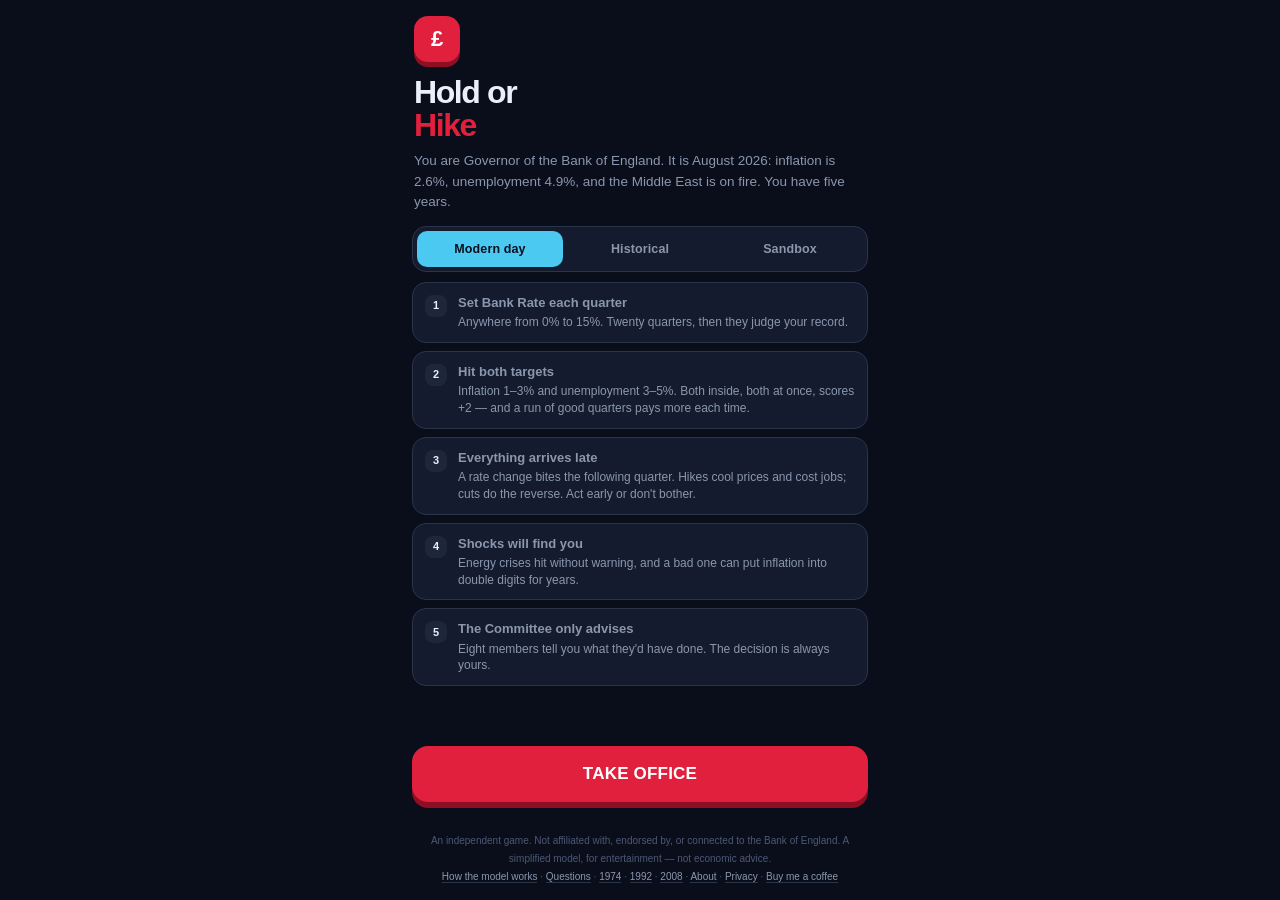
==== commit 9b0b05bc: "Settle the page title and state non-affiliation plainly Google was showing the site as "Hold or Hike" ====
--- a/index.html
+++ b/index.html
@@ -3,7 +3,7 @@
 <head>
 <meta charset="utf-8">
 <meta name="viewport" content="width=device-width, initial-scale=1, viewport-fit=cover">
-<title>Hold or Hike</title>
+<title>Hold or Hike — a UK interest rate game</title>
 <meta name="description" content="Twenty quarters. Two targets. Set UK Bank Rate, survive the shocks, keep your job.">
 <meta name="theme-color" content="#0A0E1A">
 <script async src="https://pagead2.googlesyndication.com/pagead/js/adsbygoogle.js?client=ca-pub-8246785320309196" crossorigin="anonymous"></script>
@@ -12,14 +12,14 @@
 <link rel="apple-touch-icon" href="https://holdorhike.com/apple-touch-icon.png">
 <meta property="og:type" content="website">
 <meta property="og:site_name" content="Hold or Hike">
-<meta property="og:title" content="Hold or Hike">
+<meta property="og:title" content="Hold or Hike — a UK interest rate game">
 <meta property="og:description" content="Twenty quarters. Two targets. Set UK Bank Rate, survive the shocks, keep your job.">
 <meta property="og:url" content="https://holdorhike.com/">
 <meta property="og:image" content="https://holdorhike.com/share.png">
 <meta property="og:image:width" content="1200">
 <meta property="og:image:height" content="630">
 <meta name="twitter:card" content="summary_large_image">
-<meta name="twitter:title" content="Hold or Hike">
+<meta name="twitter:title" content="Hold or Hike — a UK interest rate game">
 <meta name="twitter:description" content="Can you keep inflation and unemployment on target for five years?">
 <meta name="twitter:image" content="https://holdorhike.com/share.png">
 <!--
@@ -253,6 +253,17 @@
   .guide b{display:block;font-size:13px;margin-bottom:2px}
   .guide span span,.guide li>span:last-child{font-size:12px;color:var(--muted);line-height:1.4}
 
+  /* ---- Growth tile ---- */
+  /* Spans both columns: growth is a consequence rather than a target, so it sits
+     below the two scored tiles — but it gets the same graph, at the same height,
+     because a single number cannot show the shape of a slump. */
+  .tile.wide{grid-column:1 / -1}
+  .tile.wide .big{font-size:30px;margin-bottom:0}
+  .tile.wide .big em{font-size:14px}
+  .tile.wide .lbl .scar{margin-left:auto;letter-spacing:.6px;color:var(--bad);text-transform:none}
+  .tile.wide .lbl .scar b{font-size:11px}
+  #gVal.neg{color:var(--bad)} #gVal.pos{color:var(--good)}
+
   /* ---- Mode picker ---- */
   .modes{display:flex;gap:4px;margin:0 0 10px;padding:4px;background:var(--panel);
     border:1px solid var(--line);border-radius:14px}
@@ -413,6 +424,13 @@
         <canvas class="spark" id="sparkU"></canvas>
         <div class="strip"><span class="zone" id="uZone"></span><span class="mk" id="uMk"></span></div>
         <div class="tgt">Goal 3–5%</div>
+      </div>
+      <div class="tile wide" id="tileG">
+        <div class="lbl"><span class="swatch" id="gSwatch" style="background:var(--good)"></span> Growth
+          <span class="scar hide" id="scarBox">Lasting damage <b id="scarVal">0.0</b>pp</span></div>
+        <div class="big"><span id="gVal">+1.5</span><em>% a year</em></div>
+        <canvas class="spark" id="sparkG"></canvas>
+        <div class="tgt">Not scored — but it is what the other two are made of</div>
       </div>
     </div>
 
@@ -481,7 +499,8 @@
     </div>
   </div>
 
-  <footer>A simplified model, for entertainment. Not economic advice, and not the MPC.<br>
+  <footer>An independent game. Not affiliated with, endorsed by, or connected to the
+    Bank of England. A simplified model, for entertainment — not economic advice.<br>
     <a href="how-it-works.html">How the model works</a> · <a href="faq.html">Questions</a> · <a href="scenario-1974.html">1974</a> · <a href="scenario-1992.html">1992</a> · <a href="scenario-2008.html">2008</a> ·
     <a href="about.html">About</a> · <a href="privacy.html">Privacy</a> ·
     <a href="https://buymeacoffee.com/holdorhike" target="_blank" rel="noopener">Buy me a coffee</a></footer>
@@ -570,6 +589,13 @@
   // the peg demands are different numbers, which is the whole 1992 problem.
   // null means "use the world rate", which is every case but that one.
   var PEG_RATE = null;
+  // Where unemployment settles with output at potential. Era-specific: the UK's
+  // was far higher in the early 1990s than it is today.
+  var NATURAL_BASE = 4.4;
+  // Scarring. Below a gap of this size nothing permanent happens; beyond it,
+  // potential is lost at this rate per quarter and never recovered.
+  var SCAR_THRESHOLD = 2.0, SCAR_RATE = 0.02;
+  var TREND_GROWTH = 1.5;                 // potential growth, % a year
   var MPC_BIAS = [-0.75,-0.5,-0.25,0,0,0.25,0.5,0.75];
   var RATE_MAX = 15;                      // the Governor may go full Volcker
   var INFL_FLOOR = -5, INFL_CEIL = 25;    // UK CPI peaked at 24.2% in 1975
@@ -603,15 +629,15 @@
       // Nominal rates lived an era higher, so the modern bounds have to move with
       // them or a 12.5% Bank Rate reads as an eight-point squeeze from quarter one.
       globalBand: [9, 16], neutralBand: [8, 15],
+      natural: 2.9,       // post-war full employment; the NAIRU really was this low
       penaltyTail: 4,
       rateMax: 20,   // Minimum Lending Rate actually reached 15% in October 1976
       // quarter index (1-based, the quarter the shock lands) -> tier
       script: { 1:3, 2:2, 4:2, 6:1, 9:2, 13:1 },
       // what actually happened, for the comparison on the results screen
-      // Measured over eight runs per policy: doing nothing spirals past 20% and
-      // scores −358 to −302; steady early tightening lands −263 to −252 and firm
-      // −254 to −247. Par sits in the 39-point gap between riding it out and
-      // actually breaking the spiral.
+      // Measured: doing nothing spirals past 19% and scores about −352; steady
+      // early tightening lands −240 and firm −237. Par sits in the gap between
+      // riding it out and actually breaking the spiral.
       par: -270,
       real: { peak: 24.2, endInfl: 8.4, endUnemp: 5.7,
               line: "Inflation peaked at 24.2% in August 1975. It took until 1978 to get back to 8.4%, "
@@ -632,6 +658,7 @@
       // was a recession. The 10% was the peg's price, not the economy's.
       exp: 4.2, global: 5.60,
       globalBand: [4.0, 7.5], neutralBand: [3.5, 7.0],
+      natural: 7.5,       // the NAIRU after the 1980s was nothing like today's
       // World rates rose through the mid-90s — the 1994 Fed tightening cycle —
       // so neutral climbs from around 5% to around 6.5% across the term. A
       // constant neutral cannot fit both the 5.25% of 1993 and the 6.75% of
@@ -652,11 +679,12 @@
                             "Out of the mechanism after a day of 12% and an announced 15%. "
                             + "Rates are yours again — the pound will take the strain instead."] } },
       script: { 5:1, 9:1, 14:1 },     // a quiet term by design: the drama is the start
-      // Measured: holding 10% throughout scores −314 and ends in deflation with
-      // unemployment near 15%; a generic Taylor rule manages −199 to −227. The
-      // rate path the MPC actually ran scores −141, and reproduces the history
-      // closely — inflation dipping to 1.4% in 1993, then 2–3.5% to 1997.
-      par: -210,
+      // Measured: holding 10% throughout scores −332, pins unemployment at 18%
+      // and scars 4pp permanently. Steady manages −284, firm −263. The rate path
+      // the MPC actually ran scores −250 and tracks the history closely: CPI
+      // troughing at 1.4% in 1993 and ending at 2.7%, unemployment peaking at
+      // 10.1% and still 8.0% in 1997 (really 10.7% and 7.2%).
+      par: -270,
       real: { peak: 3.7, endInfl: 2.6, endUnemp: 7.2,
               line: "Sterling left the ERM on 16 September 1992 after a day in which Bank Rate was "
                   + "raised to 12% and a 15% rate was announced but never implemented. Freed of the "
@@ -676,16 +704,16 @@
       start: { rate:5.0, inflation:5.2, unemployment:5.7 },
       exp: 3.4, global: 4.0,
       globalBand: [0.25, 5.0], neutralBand: [0.1, 4.5],
+      natural: 5.2,
       globalBias: -0.16,             // the whole world cut, and stayed cut
       penaltyTail: 4,
       // The demand collapse, then the 2011 energy and VAT overshoot back above 5%.
       script: { 2:5, 3:4, 4:4, 11:2, 12:2, 14:1 },
-      // Measured: never cutting scores −319 and pins the deflation floor with
-      // unemployment near 15%. The real path — 5% to 0.5% in six months, then
-      // hold — scores −144 and is the best of everything tried, which is the
-      // lesson. Tightening into the slump, as the starting 5.2% CPI tempts you
-      // to, scores worse than doing nothing at all.
-      par: -190,
+      // Measured: never cutting scores −329, pins unemployment at 18% and scars
+      // 5pp permanently. Steady manages −283, firm −232. The real path — 5% to
+      // 0.5% in six months, then hold — scores −177 and is the best of anything
+      // tried, which is the lesson.
+      par: -250,
       real: { peak: 5.2, endInfl: 2.9, endUnemp: 7.8,
               line: "Bank Rate went from 5% to 0.5% in six months and stayed there for seven years. "
                   + "Inflation fell to 1.1% by September 2009, then climbed back to 5.2% in 2011 on "
@@ -702,6 +730,7 @@
     exp: 2.3, global: 3.25,
     globalBand: [1.5, 4.75], neutralBand: [0.75, 4.5],
     penaltyTail: 0, rateMax: 15, importClamp: 0.5,
+    natural: 4.4,
     startYear: 2026, startQ: 3
   };
 
@@ -725,6 +754,7 @@
     RATE_MAX     = m.rateMax     || MODERN.rateMax;
     IMPORT_CLAMP = m.importClamp || MODERN.importClamp;
     PEG_RATE     = (m.pegRate === undefined) ? null : m.pegRate;
+    NATURAL_BASE = m.natural || MODERN.natural;
     NO_SHOCKS    = false;
     rebuildQNames(m.startYear || MODERN.startYear, m.startQ || MODERN.startQ);
   }
@@ -742,6 +772,10 @@
     // standing start and whatever happens next is the player's doing. Neutral
     // stays hidden, as always — that is the game.
     GLOBAL_RATE  = rate - NEUTRAL_LEAD;
+    // Same standing-start logic for jobs: the economy you chose is the economy at
+    // potential, so it opens with no output gap and nothing scarring. Any gap
+    // from here is yours.
+    NATURAL_BASE = unemp;
     GLOBAL_BAND  = [Math.max(0, GLOBAL_RATE - 4), GLOBAL_RATE + 4];
     NEUTRAL_BAND = [Math.max(0, GLOBAL_RATE + NEUTRAL_LEAD - 4), GLOBAL_RATE + NEUTRAL_LEAD + 4];
     RATE_MAX = 20;
@@ -939,6 +973,9 @@
       infl:START.inflation, unemp:START.unemployment,
       prevInfl:START.inflation, prevUnemp:START.unemployment,
       exp:START_EXP,
+      // Output gap and accumulated scarring. The gap is seeded from the starting
+      // unemployment so the two agree from quarter one.
+      ogap: 2*(NATURAL_BASE - START.unemployment), scar: 0,
       global:GLOBAL_RATE, globalDrift:0,
       // A scenario is meant to be the same history for everyone, so it does not
       // also roll a hidden drift direction the way the modern game does.
@@ -952,7 +989,8 @@
       shocksHit:0, majorHits:0, crisisHits:0,
       shockCarry:0, dissents:0, peakInfl:START.inflation, crisisName:"",
       minInfl:START.inflation, maxRate:START.rate, bandHits:0,
-      hist:[{i:START.inflation,u:START.unemployment,tier:0,emoji:"",rate:START.rate,neutral:GLOBAL_RATE+NEUTRAL_LEAD}],
+      hist:[{i:START.inflation,u:START.unemployment,tier:0,emoji:"",rate:START.rate,
+             neutral:GLOBAL_RATE+NEUTRAL_LEAD,o:2*(NATURAL_BASE-START.unemployment)}],
       dots:[], over:false
     };
   }
@@ -965,6 +1003,9 @@
   function pct(v){ return v.toFixed(2).replace(/\.?0+$/,'') + "%"; }
   function f1(v){ return v.toFixed(1)+"%"; }
   function neutralRate(){ return clamp(S.global + NEUTRAL_LEAD, NEUTRAL_BAND[0], NEUTRAL_BAND[1]); }
+  // The rate of unemployment the economy settles at when output is at potential.
+  // It rises with accumulated scarring and never comes back down.
+  function natural(){ return NATURAL_BASE + S.scar; }
 
   // ---------- The Committee ----------
   // Hidden from the player, the committee prices off the true neutral rate, so
@@ -1050,20 +1091,34 @@
     // break rather than one heroic meeting.
     var squeeze = Math.tanh(gap / 4);
     S.infl  = S.infl  + (-2.00*squeeze) - 0.30*(S.infl - S.exp) + shock + carry + importPush + noise;
-    // Jobs are hurt by the *size* of a shock's tail, not its direction — a demand
-    // collapse carries a negative inflation tail but still costs employment.
-    S.unemp = S.unemp + ( 0.62*squeeze) - 0.16*(S.unemp - 4.4) + 0.16*Math.abs(carry) + dU;
+
+    // Policy acts on *output* first, and unemployment follows it by Okun's law —
+    // which is what was really going on before, with the output gap collapsed
+    // into the jobs coefficient. Jobs are hurt by the size of a shock's tail,
+    // not its direction: a demand collapse carries a negative inflation tail but
+    // still destroys output.
+    S.ogap = 0.84*S.ogap - 1.24*squeeze - 0.32*Math.abs(carry) - 2.0*dU;
 
     // Deflation trap: falling prices raise real debts and postpone spending, so
     // demand and jobs deteriorate and the fall feeds on itself.
     if (S.infl < 0){
       var d = -S.infl;
-      S.unemp += 0.22 * d;
-      S.infl  -= 0.06 * d;
-    }
+      S.ogap -= 0.44 * d;
+      S.infl -= 0.06 * d;
+    }
+
+    // Scarring: a deep, sustained slump does permanent damage. Skills go stale,
+    // people leave the workforce, firms that would have invested do not, and the
+    // economy never gets that capacity back. This is the cost of over-tightening
+    // that the current quarter's numbers do not show you.
+    if (-S.ogap > SCAR_THRESHOLD) S.scar += SCAR_RATE * (-S.ogap - SCAR_THRESHOLD);
 
     S.infl  = clamp(S.infl,  INFL_FLOOR, INFL_CEIL);
-    S.unemp = clamp(S.unemp, UNEMP_FLOOR, UNEMP_CEIL);
+    // Clamp the gap at the bounds that keep unemployment inside its own floor and
+    // ceiling, so the limits behave exactly as they did when unemployment was the
+    // state variable.
+    S.ogap  = clamp(S.ogap, 2*(natural() - UNEMP_CEIL), 2*(natural() - UNEMP_FLOOR));
+    S.unemp = natural() - 0.5*S.ogap;
     if (S.infl > S.peakInfl) S.peakInfl = S.infl;
     if (S.infl < S.minInfl) S.minInfl = S.infl;
     if (decided > S.maxRate) S.maxRate = decided;
@@ -1106,7 +1161,7 @@
     if (!S.crisisFired && S.infl >= CRISIS_CPI) { S.crisisFired = true; S.crisisPenalty = 8; S.score -= 8; }
 
     S.dots.push(ok ? "hit" : "miss");
-    S.hist.push({i:S.infl, u:S.unemp, tier:tier, emoji:tier?ev[0]:"", rate:S.lagged, neutral:neutralRate()});
+    S.hist.push({i:S.infl, u:S.unemp, tier:tier, emoji:tier?ev[0]:"", rate:S.lagged, neutral:neutralRate(), o:S.ogap});
     return { ev:ev, tier:tier, ok:ok, delta:Math.round(S.score - before) };
   }
 
@@ -1178,6 +1233,67 @@
     ctx.fillStyle = colour + "33"; ctx.fill();
     ctx.beginPath(); ctx.arc(last.x, last.y, 3, 0, Math.PI*2);
     ctx.fillStyle = colour; ctx.fill();
+  }
+
+  // Growth per quarter, year on year: trend potential growth plus however much
+  // the output gap has closed or opened over the last four quarters. Quarterly
+  // would be too noisy to read anything into.
+  function growthAt(t){
+    var k = Math.min(t, 4);
+    return TREND_GROWTH + (k ? (S.hist[t].o - S.hist[t-k].o) * (4/k) : 0);
+  }
+
+  // Sibling to spark(). It cannot share that function: spark() is built around a
+  // target band, and growth has no band — it has a zero line, with everything
+  // above it good and everything below it bad.
+  function sparkGrowth(id){
+    var d = fit($(id)); if (!d) return;
+    var ctx = d.ctx, w = d.w, h = d.h;
+    var GOOD = "#3DDC97", BAD = "#FF5D5D";
+
+    var vals = S.hist.map(function(_,i){ return growthAt(i); });
+    var hi = 4, lo = -4;                       // comfortable default, stretched by a real slump
+    vals.forEach(function(v){ if (v > hi) hi = Math.ceil(v)+1; if (v < lo) lo = Math.floor(v)-1; });
+    var Y = function(v){ return h - ((clamp(v,lo,hi)-lo)/(hi-lo))*h; };
+    var X = function(i){ return (i/QUARTERS) * w; };
+    var zero = Y(0);
+
+    var pts = vals.map(function(v,i){ return { x:X(i), y:Y(v), v:v }; });
+    var last = pts[pts.length-1];
+
+    // Fill and stroke drawn twice, clipped above and below the zero line, so the
+    // colour switches exactly where growth turns negative rather than per point.
+    [[0, zero, GOOD], [zero, h, BAD]].forEach(function(part){
+      var top = part[0], bot = part[1], col = part[2];
+      if (bot - top < 0.5) return;
+      ctx.save();
+      ctx.beginPath(); ctx.rect(0, top, w, bot - top); ctx.clip();
+
+      if (pts.length > 1){
+        var g = ctx.createLinearGradient(0, col === GOOD ? 0 : zero, 0, col === GOOD ? zero : h);
+        g.addColorStop(0, col + "44"); g.addColorStop(1, col + "00");
+        ctx.beginPath(); ctx.moveTo(pts[0].x, zero);
+        pts.forEach(function(p){ ctx.lineTo(p.x, p.y); });
+        ctx.lineTo(last.x, zero); ctx.closePath();
+        ctx.fillStyle = g; ctx.fill();
+      }
+
+      ctx.beginPath();
+      pts.forEach(function(p,i){ i ? ctx.lineTo(p.x,p.y) : ctx.moveTo(p.x,p.y); });
+      ctx.strokeStyle = col; ctx.lineWidth = 2; ctx.lineJoin = "round"; ctx.lineCap = "round";
+      ctx.stroke();
+      ctx.restore();
+    });
+
+    // the zero line last, so it reads on top of the fill
+    ctx.beginPath(); ctx.moveTo(0, zero); ctx.lineTo(w, zero);
+    ctx.strokeStyle = "rgba(255,255,255,.20)"; ctx.lineWidth = 1; ctx.stroke();
+
+    var lc = last.v < 0 ? BAD : GOOD;
+    ctx.beginPath(); ctx.arc(last.x, last.y, 6, 0, Math.PI*2);
+    ctx.fillStyle = lc + "33"; ctx.fill();
+    ctx.beginPath(); ctx.arc(last.x, last.y, 3, 0, Math.PI*2);
+    ctx.fillStyle = lc; ctx.fill();
   }
 
   // ---------- Term story chart (results) ----------
@@ -1318,6 +1434,13 @@
 
     $("iVal").textContent = S.infl.toFixed(1);
     $("uVal").textContent = S.unemp.toFixed(1);
+
+    var g = growthAt(S.hist.length - 1);
+    $("gVal").textContent = (g >= 0 ? "+" : "") + g.toFixed(1);
+    $("gVal").className = g < 0 ? "neg" : "pos";
+    $("gSwatch").style.background = g < 0 ? "var(--bad)" : "var(--good)";
+    $("scarVal").textContent = S.scar.toFixed(1);
+    $("scarBox").classList.toggle("hide", S.scar < 0.05);
     arrow("iArr", S.infl, S.prevInfl);
     arrow("uArr", S.unemp, S.prevUnemp);
     var iWasOut = $("tileI").classList.contains("out"), uWasOut = $("tileU").classList.contains("out");
@@ -1331,6 +1454,7 @@
     strip("uZone","uMk", S.unemp, UNEMP_BAND, su.lo, su.hi);
     spark("sparkI","i","#4CC9F0",si.lo,si.hi,INFL_BAND);
     spark("sparkU","u","#FFA45B",su.lo,su.hi,UNEMP_BAND);
+    sparkGrowth("sparkG");
 
     var h = "";
     for (var i=0;i<QUARTERS;i++) h += '<span class="dot '+(S.dots[i] || (i===S.q?"now":""))+'"></span>';
@@ -1396,6 +1520,10 @@
       if (p.u > UNEMP_BAND.hi){ breaches++; if (p.rate >= p.neutral + 1.0) coldTight++; }
       if (p.i < 0) deflation++;
     }
+    if (S.scar >= 0.5) return ["You left scars",
+      "The slump ran so deep and so long that " + S.scar.toFixed(1) + "pp of it never came back — "
+      + "skills go stale, people leave the workforce, and the jobless floor rises permanently. "
+      + "Output lost this way is not recovered by easing later."];
     if (deflation >= 3) return ["Fell into deflation",
       "Below zero, prices dragged demand and jobs down with them. Cut earlier and harder when inflation heads under 1%."];
     if (hotSlow >= 5) return ["Too slow to react",
@@ -1431,6 +1559,8 @@
       ["Getting inflation back down", S.fightPoints ? "+" + S.fightPoints : "0", S.fightPoints ? true : null],
       ["Shocks weathered", S.shocksHit + (S.crisisHits ? " · " + S.crisisHits + " crisis" : ""), null]
     ];
+    if (S.scar >= 0.05)
+      lines.push(["Lasting damage to the jobless floor", "+" + S.scar.toFixed(1) + "pp", false]);
     if (S.dissents) lines.push(["Meetings with the Committee split", String(S.dissents) + "×", null]);
     lines.push([S.crisisHits ? "Par for a term this rough" : "Par for the term", String(Math.round(par)), null]);
     if (S.crisisPenalty) lines.push(["Credibility crisis", "−8", false]);
@@ -1786,6 +1916,12 @@
       + '<span class="more"><a href="scenario-'+k+'.html">Read the story →</a></span></div>';
   }).join("");
 
+  // The title the crawler sees in the served HTML. paintMode() must restore
+  // exactly this in modern mode: Google renders the page on a second indexing
+  // pass, and a runtime title that disagrees with the static one invites it to
+  // substitute a title of its own choosing.
+  var STATIC_TITLE = "Hold or Hike — a UK interest rate game";
+
   function paintMode(){
     var mode = SANDBOX ? "sandbox" : (SCEN ? "hist" : "modern");
     var t = SCEN ? [SCEN.heading, SCEN.standfirst] : MODE_TITLE[mode];
@@ -1793,7 +1929,7 @@
     $("intro").querySelector(".standfirst").innerHTML = t[1];
     document.title = SCEN ? SCEN.name + " — Hold or Hike"
                    : SANDBOX ? "Sandbox — Hold or Hike"
-                   : "Hold or Hike — the Bank rate game";
+                   : STATIC_TITLE;
 
     $("intro").querySelector(".guide").classList.toggle("hide", mode !== "modern");
     $("scens").classList.toggle("hide", mode !== "hist");
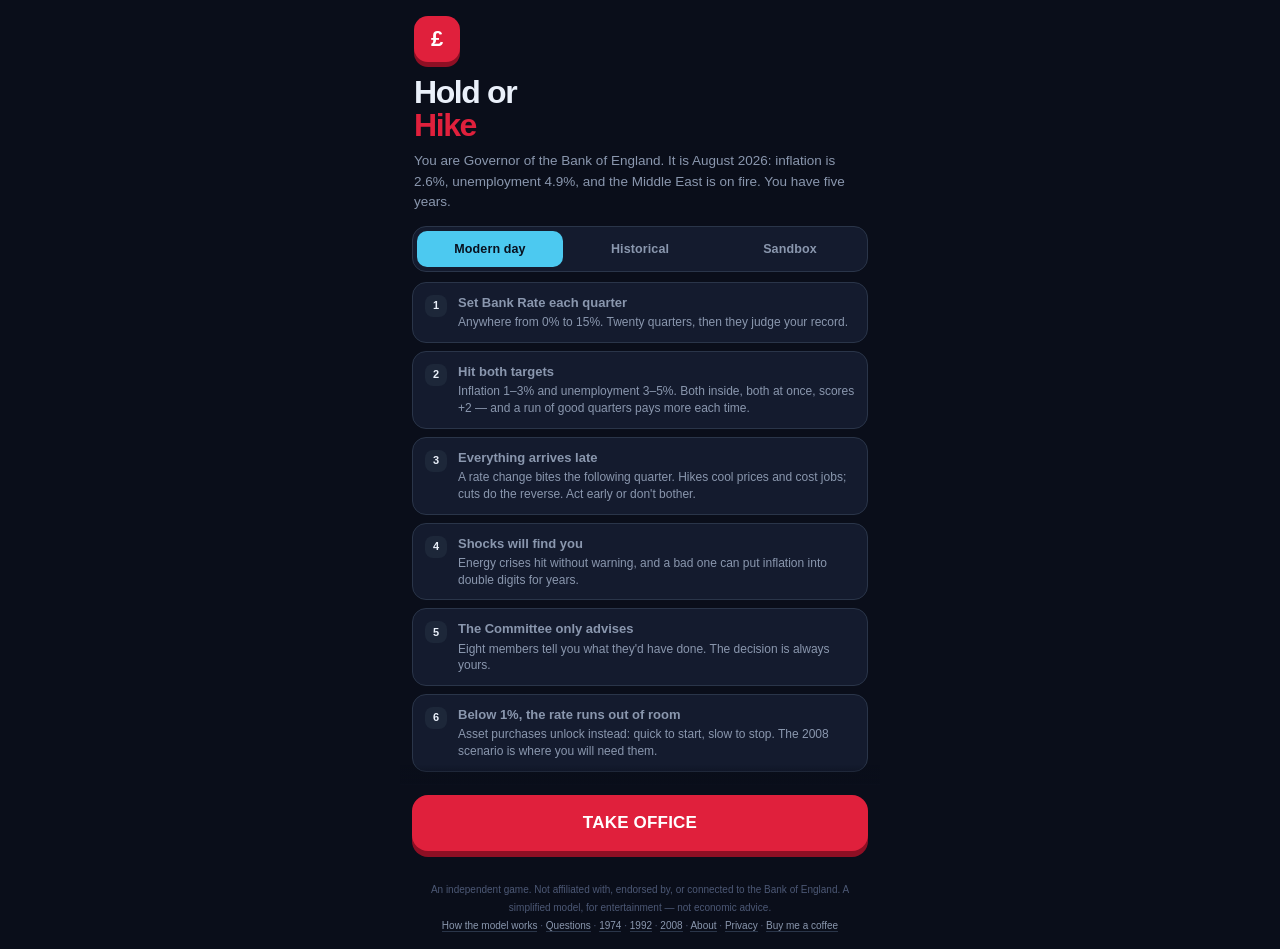
==== commit 2c1be0cb: "Show QE instead of hiding it, and drop forward guidance QE was unfindable, and that was a build mist" ====
--- a/index.html
+++ b/index.html
@@ -168,6 +168,24 @@
     color:#fff;text-wrap:balance}
   .alert p{margin:0;font-size:14px;line-height:1.5;color:#FFC9C2}
   .tapon{margin-top:22px;font-size:10px;letter-spacing:2px;text-transform:uppercase;color:#8A97AE}
+  /* The letter asks you to choose, so this variant must not dismiss on tap */
+  .alert.choose{cursor:default}
+  .choices{display:flex;flex-direction:column;gap:8px;margin-top:20px;text-align:left}
+  .choices button{padding:12px 14px;border-radius:14px;border:1px solid rgba(255,255,255,.22);
+    background:rgba(255,255,255,.06);color:#fff;font-family:inherit;font-size:13.5px;
+    font-weight:800;cursor:pointer;text-align:left;line-height:1.35}
+  .choices button:active{transform:scale(.985)}
+  .choices button span{display:block;font-size:11.5px;font-weight:600;color:#FFC9C2;margin-top:3px}
+
+  /* ---- Asset purchases and guidance ---- */
+  .qe{margin-top:10px;padding-top:10px;border-top:1px solid var(--line)}
+  .qe .v{color:var(--good)}
+  /* Locked, not hidden: you should always know the second lever is there, and
+     what has to happen before you can reach it. */
+  .qe.locked{opacity:.5}
+  .qe.locked .v{color:var(--muted)}
+  .qe input[type=range]:disabled,.qe .step:disabled{cursor:default}
+
   .app.quake{animation:quake .45s cubic-bezier(.36,.07,.19,.97)}
   @keyframes quake{10%,90%{transform:translate(-2px,1px)}20%,80%{transform:translate(4px,-2px)}
     30%,50%,70%{transform:translate(-6px,2px)}40%,60%{transform:translate(6px,-1px)}}
@@ -375,6 +393,9 @@
         double digits for years.</span></li>
       <li><span class="n">5</span><span><b>The Committee only advises</b>
         Eight members tell you what they'd have done. The decision is always yours.</span></li>
+      <li><span class="n">6</span><span><b>Below 1%, the rate runs out of room</b>
+        Asset purchases unlock instead: quick to start, slow to stop. The 2008 scenario
+        is where you will need them.</span></li>
     </ol>
 
     <!-- Sandbox setup, shown in place of the guide when ?sandbox is set -->
@@ -461,6 +482,18 @@
         <button class="step" id="up" aria-label="Raise by 0.25">+</button>
       </div>
       <div class="hint" id="hint">Holding at 3.75%</div>
+
+      <!-- Asset purchases: only appears once Bank Rate has run out of room -->
+      <div class="qe locked" id="qeRow">
+        <div class="rateline"><span class="l">Asset purchases</span><span class="v" id="qeVal">£0bn</span></div>
+        <div class="row">
+          <button class="step" id="qeDown" aria-label="Buy less, or sell">−</button>
+          <input type="range" id="qeBuy" min="-25" max="75" step="25" value="0" aria-label="Asset purchases this quarter">
+          <button class="step" id="qeUp" aria-label="Buy more">+</button>
+        </div>
+        <div class="hint" id="qeHint">Effective rate 0.50%</div>
+      </div>
+
       <button class="go" id="go">SET RATE &amp; ADVANCE</button>
     </div>
   </div>
@@ -495,7 +528,8 @@
       <div class="ae" id="alertEmoji">💥</div>
       <h2 id="alertTitle">WAR IN THE GULF</h2>
       <p id="alertText"></p>
-      <div class="tapon">Tap to continue</div>
+      <div class="choices hide" id="alertChoices"></div>
+      <div class="tapon" id="alertTap">Tap to continue</div>
     </div>
   </div>
 
@@ -596,6 +630,20 @@
   // potential is lost at this rate per quarter and never recovered.
   var SCAR_THRESHOLD = 2.0, SCAR_RATE = 0.02;
   var TREND_GROWTH = 1.5;                 // potential growth, % a year
+  // Asset purchases. QE is expressed as a shadow rate: a stock of gilts is
+  // worth so many points off the effective policy stance, with diminishing
+  // returns, which is how economists actually describe it. £50bn is worth
+  // about 0.6pp, £200bn about 1.6pp — in the region of published estimates.
+  var QE_UNLOCK = 1.0;                    // Bank Rate at or below this and buying is available
+  var QE_BUY_MAX = 75, QE_SELL_MAX = 25;  // £bn a quarter. Buying is fast, unwinding is not.
+  var QE_SCALE = 0.75, QE_HALF = 120;      // £200bn ~ 0.74pp, £400bn ~ 1.1pp
+  // QE is not simply a rate cut by another name. It works mainly through
+  // portfolio balance — supporting asset prices and lending, so output and jobs
+  // — and the evidence for its effect on prices is weaker and far less certain.
+  // So the inflation side of the model sees only a fraction of the stance the
+  // output side does. That asymmetry is the whole reason to have a second lever
+  // rather than a differently-labelled first one.
+  var QE_INFL_WEIGHT = 0.35;
   var MPC_BIAS = [-0.75,-0.5,-0.25,0,0,0.25,0.5,0.75];
   var RATE_MAX = 15;                      // the Governor may go full Volcker
   var INFL_FLOOR = -5, INFL_CEIL = 25;    // UK CPI peaked at 24.2% in 1975
@@ -977,13 +1025,18 @@
       // unemployment so the two agree from quarter one.
       ogap: 2*(NATURAL_BASE - START.unemployment), scar: 0,
       global:GLOBAL_RATE, globalDrift:0,
-      // A scenario is meant to be the same history for everyone, so it does not
-      // also roll a hidden drift direction the way the modern game does.
       // A scenario plays the same history for everyone, so it does not roll a
       // hidden drift direction — but it may state one, where world rates
       // demonstrably moved one way through the term.
       globalBias: SCEN ? (SCEN.globalBias || 0)
                        : [-0.075,-0.04,0,0.04,0.075][(Math.random()*5)|0],
+      // Credibility: how readily the public believes the target when you are
+      // hitting it. Moved only by the letter to the Chancellor. At 1.0 it scales
+      // nothing, which is where a player who never breaches stays.
+      cred: 1.0,
+      // Asset purchases, in £bn, lagged a quarter like the rate.
+      qe: 0, qeLagged: 0, qePeak: 0,
+      pledgeUntil: 0, pledgeFailed: false, letterChoice: null,
       score:0, bandPoints:0, missPoints:0, fightPoints:0, streak:0, bestStreak:0,
       crisisFired:false, crisisPenalty:0,
       shocksHit:0, majorHits:0, crisisHits:0,
@@ -1003,6 +1056,11 @@
   function pct(v){ return v.toFixed(2).replace(/\.?0+$/,'') + "%"; }
   function f1(v){ return v.toFixed(1)+"%"; }
   function neutralRate(){ return clamp(S.global + NEUTRAL_LEAD, NEUTRAL_BAND[0], NEUTRAL_BAND[1]); }
+  // What a stock of asset purchases is worth in rate terms. The stance the
+  // economy actually responds to is Bank Rate minus this.
+  function qeCut(stock){ return stock > 0 ? QE_SCALE * Math.log(1 + stock/QE_HALF) : 0; }
+  function effectiveRate(rate, stock){ return rate - qeCut(stock); }
+
   // The rate of unemployment the economy settles at when output is at potential.
   // It rises with accumulated scarring and never comes back down.
   function natural(){ return NATURAL_BASE + S.scar; }
@@ -1030,7 +1088,12 @@
 
   // ---------- Economy ----------
   function step(decided){
-    var gap = S.lagged - neutralRate();
+    // Policy transmits through the effective stance, not the headline rate:
+    // at the zero bound the headline stops moving and the balance sheet is
+    // the only lever left. Output feels the whole of it; prices feel only part.
+    var qeStance = qeCut(S.qeLagged);
+    var gap  = (S.lagged - qeStance) - neutralRate();
+    var gapI = (S.lagged - QE_INFL_WEIGHT * qeStance) - neutralRate();
     S.prevInfl = S.infl; S.prevUnemp = S.unemp;
 
     // World rates wander, dragging the UK neutral rate with them (hidden).
@@ -1089,8 +1152,9 @@
     // Policy bites with diminishing returns: a punitive rate is powerful but
     // cannot collapse prices in a single quarter, so a spiral takes years to
     // break rather than one heroic meeting.
-    var squeeze = Math.tanh(gap / 4);
-    S.infl  = S.infl  + (-2.00*squeeze) - 0.30*(S.infl - S.exp) + shock + carry + importPush + noise;
+    var squeeze = Math.tanh(gap / 4);          // what output responds to
+    var squeezeI = Math.tanh(gapI / 4);        // what prices respond to
+    S.infl  = S.infl  + (-2.00*squeezeI) - 0.30*(S.infl - S.exp) + shock + carry + importPush + noise;
 
     // Policy acts on *output* first, and unemployment follows it by Okun's law —
     // which is what was really going on before, with the output gap collapsed
@@ -1127,7 +1191,10 @@
     // believing the target and starts pricing off what they actually see.
     var chase = 0.10 + 0.16 * clamp((S.infl - 5) / 10, 0, 1);
     S.exp += chase * (S.infl - S.exp);
-    if (inBand(S.infl, INFL_BAND)) S.exp += 0.20*(2.0 - S.exp);
+    // Credibility scales how fast the target re-anchors expectations. A Governor
+    // who owned the last overshoot is believed sooner than one who blamed it on
+    // the weather.
+    if (inBand(S.infl, INFL_BAND)) S.exp += 0.20 * S.cred * (2.0 - S.exp);
     S.exp = clamp(S.exp, -2, 18);
 
     // A crisis leaves a tail measured in years, not quarters.
@@ -1137,6 +1204,7 @@
     if (Math.abs(S.shockCarry) < 0.03) S.shockCarry = 0;
 
     S.lagged = decided;
+    S.qeLagged = S.qe;
     S.q++;
 
     var before = S.score;
@@ -1441,6 +1509,7 @@
     $("gSwatch").style.background = g < 0 ? "var(--bad)" : "var(--good)";
     $("scarVal").textContent = S.scar.toFixed(1);
     $("scarBox").classList.toggle("hide", S.scar < 0.05);
+    paintQE();
     arrow("iArr", S.infl, S.prevInfl);
     arrow("uArr", S.unemp, S.prevUnemp);
     var iWasOut = $("tileI").classList.contains("out"), uWasOut = $("tileU").classList.contains("out");
@@ -1561,6 +1630,10 @@
     ];
     if (S.scar >= 0.05)
       lines.push(["Lasting damage to the jobless floor", "+" + S.scar.toFixed(1) + "pp", false]);
+    if (S.qePeak > 0)
+      lines.push(["Peak balance sheet", "£" + Math.round(S.qePeak) + "bn", null]);
+    if (S.letterChoice === "pledged")
+      lines.push(["Pledge to the Chancellor", S.pledgeFailed ? "broken" : "honoured", !S.pledgeFailed]);
     if (S.dissents) lines.push(["Meetings with the Committee split", String(S.dissents) + "×", null]);
     lines.push([S.crisisHits ? "Par for a term this rough" : "Par for the term", String(Math.round(par)), null]);
     if (S.crisisPenalty) lines.push(["Credibility crisis", "−8", false]);
@@ -1781,7 +1854,7 @@
     if (crisisNow){
       $("evEmoji").textContent = "🚨";
       $("evTitle").textContent = "Letter to the Chancellor";
-      $("evText").textContent = "Inflation above 3.5%. The Governor must explain himself in writing. −8 points.";
+      $("evText").textContent = "Inflation above 3.5%. An open letter to the Chancellor is required. −8 points.";
       el.className = "event bad shake";
     } else {
       $("evEmoji").textContent = ev[0];
@@ -1794,9 +1867,47 @@
 
   // A 1974-scale event should stop the game dead for a beat.
   var alertTimer = null;
+  // Set when a letter is waiting behind a news flash.
+  var pendingLetter = null;
   function closeAlert(){
     if (alertTimer){ clearTimeout(alertTimer); alertTimer = null; }
     $("alert").classList.add("hide");
+    $("alert").classList.remove("choose");
+    $("alertChoices").classList.add("hide");
+    $("alertTap").classList.remove("hide");
+    if (pendingLetter !== null){
+      var had = pendingLetter; pendingLetter = null;
+      // Shown straight away rather than on a timer: it is a choice dialog, so it
+      // ignores the background tap that dismissed the news flash.
+      letterToChancellor(had);
+    }
+  }
+
+  // A variant that waits for an answer instead of dismissing itself. Used for
+  // the letter to the Chancellor, which is a decision rather than a news flash.
+  function choiceAlert(emoji, title, text, ribbon, options){
+    closeAlert();
+    $("alertEmoji").textContent = emoji;
+    $("alertTitle").textContent = title;
+    $("alertText").textContent = text;
+    $("alertRibbon").textContent = ribbon;
+    var box = $("alertChoices");
+    box.innerHTML = "";
+    options.forEach(function(o){
+      var b = document.createElement("button");
+      b.innerHTML = o.label + "<span>" + o.note + "</span>";
+      b.addEventListener("click", function(e){
+        e.stopPropagation();
+        closeAlert();
+        o.pick();
+        render();
+      });
+      box.appendChild(b);
+    });
+    box.classList.remove("hide");
+    $("alertTap").classList.add("hide");
+    $("alert").classList.add("choose");
+    $("alert").classList.remove("hide");
   }
   function bigAlert(emoji, title, text, ribbon){
     closeAlert();
@@ -1819,7 +1930,79 @@
     document.body.appendChild(v);
     setTimeout(function(){ v.remove(); }, 600);
   }
-  $("alert").addEventListener("click", closeAlert);
+  $("alert").addEventListener("click", function(){
+    if (!$("alert").classList.contains("choose")) closeAlert();
+  });
+
+  // ---------- The letter to the Chancellor ----------
+  // Inflation more than a point off target and the Governor must write to the
+  // Chancellor explaining why, what is being done, and how long it will take.
+  // The −8 has already been charged in step(); what you choose here is what the
+  // letter actually says, and each answer costs something different.
+  function letterToChancellor(hadShock){
+    var opts = [];
+    if (hadShock) opts.push({
+      label: "Point to the shock",
+      note: "Half the penalty back. But a Governor who blames the weather is believed less next time.",
+      pick: function(){
+        S.score += 4; S.crisisPenalty = 4;
+        S.cred = Math.max(0.6, S.cred - 0.15);
+        S.letterChoice = "blamed";
+      }
+    });
+    opts.push({
+      label: "Pledge to bring it back to target",
+      note: "Expectations settle now — but it binds you. Still above 3% in four quarters and it costs you dearly.",
+      pick: function(){
+        S.exp += 0.25 * (2.0 - S.exp);
+        S.pledgeUntil = S.q + 4;
+        S.letterChoice = "pledged";
+      }
+    });
+    opts.push({
+      label: "Own it and say nothing more",
+      note: "The full −8, and no strings. Sometimes the cheapest answer is the quiet one.",
+      pick: function(){ S.letterChoice = "owned"; }
+    });
+    choiceAlert("🚨", "LETTER TO THE CHANCELLOR",
+      "Inflation is more than a point above target. You must explain, in writing, "
+      + "what went wrong and what you intend to do about it.", "CREDIBILITY", opts);
+  }
+
+  // ---------- Asset purchases ----------
+  var qeBuy = $("qeBuy");
+  function qeUnlocked(){ return S.rate <= QE_UNLOCK || S.qe > 0; }
+  function paintQE(){
+    var on = qeUnlocked();
+    $("qeRow").classList.toggle("locked", !on);
+    qeBuy.disabled = !on;
+    $("qeUp").disabled = !on;
+    $("qeDown").disabled = !on;
+    if (!on){
+      $("qeVal").textContent = "£" + Math.round(S.qe) + "bn";
+      $("qeHint").textContent = "Unlocks at Bank Rate 1% — when cutting has run out of "
+        + "room, this is the lever that is left.";
+      return;
+    }
+    // You cannot sell what you do not hold, and unwinding is capped.
+    qeBuy.min = String(-Math.min(QE_SELL_MAX, Math.round(S.qe/25)*25));
+    var planned = clamp(+qeBuy.value, +qeBuy.min, QE_BUY_MAX);
+    qeBuy.value = String(planned);
+    $("qeVal").textContent = "£" + Math.round(S.qe) + "bn"
+      + (planned ? (planned > 0 ? "  +" : "  ") + planned : "");
+    var eff = effectiveRate(S.rate, S.qe);
+    $("qeHint").textContent = "Effective rate " + eff.toFixed(2) + "%"
+      + (S.qe ? " — " + qeCut(S.qe).toFixed(2) + "pp of it from the balance sheet" : "")
+      + (planned < 0 ? ". Unwinding is capped at £25bn a quarter." : "");
+  }
+  qeBuy.addEventListener("input", function(){ paintQE(); SFX.tick && SFX.tick(); });
+  $("qeUp").addEventListener("click", function(){
+    qeBuy.value = String(Math.min(QE_BUY_MAX, +qeBuy.value + 25)); paintQE(); SFX.pop();
+  });
+  $("qeDown").addEventListener("click", function(){
+    qeBuy.value = String(Math.max(+qeBuy.min, +qeBuy.value - 25)); paintQE(); SFX.pop();
+  });
+
 
   $("go").addEventListener("click", function(){
     if (S.over) return;
@@ -1828,7 +2011,26 @@
     var v = mpcVote(proposal);
     if (v.against >= 4) S.dissents++;
 
+    // Asset purchases are decided alongside the rate and transmit on the same lag.
+    if (qeUnlocked()){
+      S.qe = Math.max(0, S.qe + clamp(+qeBuy.value, -QE_SELL_MAX, QE_BUY_MAX));
+      if (S.qe > S.qePeak) S.qePeak = S.qe;
+      pendingLetter = null;
+    qeBuy.value = "0";
+    }
+
     var out = step(proposal);
+
+    // A pledge made in the letter comes due four quarters later.
+    if (S.pledgeUntil && S.q >= S.pledgeUntil){
+      S.pledgeUntil = 0;
+      if (!inBand(S.infl, INFL_BAND) && S.infl > INFL_BAND.hi){
+        S.score -= 12; S.pledgeFailed = true;
+        S.cred = Math.max(0.5, S.cred - 0.3);
+      } else {
+        S.score += 8; S.cred = Math.min(1.5, S.cred + 0.2);
+      }
+    }
     var vote = $("vote");
     vote.className = "vote " + (v.against === 0 ? "won" : (v.against >= 4 ? "lost" : ""));
     $("voteTally").textContent = v.forV + "–" + v.against;
@@ -1841,11 +2043,15 @@
         + (v.far === 2 ? "it far lower." : (v.far === 1 ? "it clearly lower." : "it a little lower."));
     else $("voteText").textContent = "Carried, with " + v.against + " dissenting.";
     setEvent(out.ev, out.tier, !wasCrisis && S.crisisFired);
-    if (out.tier === 3) bigAlert(out.ev[0], out.ev[1], out.ev[2], "BREAKING");
-    else if (!wasCrisis && S.crisisFired)
-      bigAlert("🚨", "LETTER TO THE CHANCELLOR",
-               "Inflation above 3.5%. The Governor must explain himself in writing. −8 points.",
-               "CREDIBILITY");
+    // A crisis and the first breach usually land in the same quarter — the shock
+    // is what pushes inflation past 3.5%. Both must be shown, so the letter
+    // queues behind the news flash rather than being swallowed by it.
+    var letterDue = !wasCrisis && S.crisisFired;
+    if (out.tier === 3){
+      bigAlert(out.ev[0], out.ev[1], out.ev[2], "BREAKING");
+      if (letterDue) pendingLetter = out.tier > 0;
+    }
+    else if (letterDue) letterToChancellor(out.tier > 0);
     else if (out.tier === 2) vignette();
     render();
     renderStreak(!out.ok);
@@ -1876,6 +2082,7 @@
     $("evTitle").textContent = "Your first meeting";
     $("evText").textContent = "Inflation is 2.6% and drifting. Set Bank Rate — the Committee advises, you decide.";
     $("event").className = "event";
+    qeBuy.value = "0";
     shownScore = 0; lastStreak = 0;
     $("streak").className = "streak hide";
     $("newMedals").classList.add("hide");
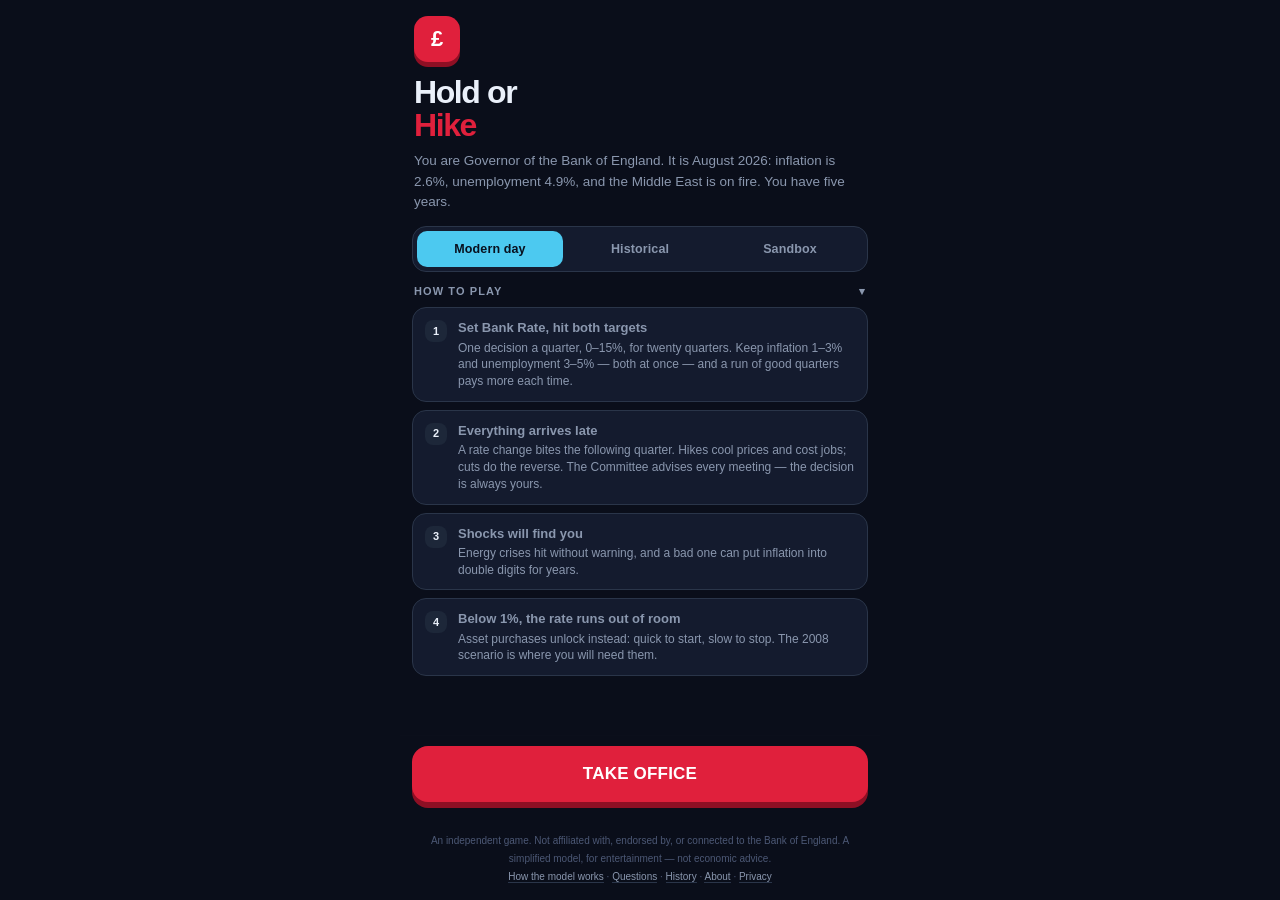
==== commit 17145fbb: "Answer the AdSense rejection: add 2022, declutter the rest AdSense rejected the site on 20 August fo" ====
--- a/index.html
+++ b/index.html
@@ -93,7 +93,7 @@
 
   /* ---- Event card ---- */
   .event{background:var(--panel);border:1px solid var(--line);border-radius:var(--r);
-    padding:12px;display:flex;gap:11px;align-items:center;min-height:74px}
+    padding:12px;display:flex;flex-wrap:wrap;gap:11px;align-items:center;min-height:74px}
   .event .em{font-size:28px;line-height:1;flex:0 0 auto}
   .event .h{display:block;font-weight:800;font-size:14px;margin-bottom:3px}
   .event .p{display:block;font-size:12px;color:var(--muted);line-height:1.35}
@@ -110,8 +110,8 @@
   .tile.flash-good{animation:goodflash .7s ease-out}
 
   /* ---- Committee ---- */
-  .vote{display:flex;align-items:center;gap:9px;font-size:12px;color:var(--muted);
-    background:var(--raised);border-radius:12px;padding:8px 10px}
+  .vote{flex:1 0 100%;display:flex;align-items:center;gap:9px;font-size:12px;color:var(--muted);
+    border-top:1px solid var(--line);padding-top:9px}
   .vote .tally{font-weight:900;font-size:12px;font-variant-numeric:tabular-nums;color:var(--ink);
     background:var(--line);border-radius:7px;padding:3px 8px;flex:0 0 auto}
   .vote.won .tally{background:rgba(61,220,151,.22);color:var(--good)}
@@ -182,8 +182,10 @@
   .qe .v{color:var(--good)}
   /* Locked, not hidden: you should always know the second lever is there, and
      what has to happen before you can reach it. */
-  .qe.locked{opacity:.5}
-  .qe.locked .v{color:var(--muted)}
+  .qe.locked{opacity:.55}
+  .qe.locked .row,.qe.locked .hint{display:none}
+  .qe.locked .rateline{margin-bottom:0}
+  .qe.locked .v{color:var(--muted);font-size:12px;font-weight:700;letter-spacing:0}
   .qe input[type=range]:disabled,.qe .step:disabled{cursor:default}
 
   .app.quake{animation:quake .45s cubic-bezier(.36,.07,.19,.97)}
@@ -214,12 +216,8 @@
   .career{background:var(--panel);border:1px solid var(--line);border-radius:14px;padding:10px 12px;
     margin-bottom:12px}
   .cstats{font-size:10.5px;font-weight:800;text-transform:uppercase;letter-spacing:1.1px;
-    color:var(--muted);margin-bottom:9px}
+    color:var(--muted)}
   .cstats b{color:var(--ink)}
-  .mrow{display:flex;flex-wrap:wrap;gap:6px}
-  .mchip{width:34px;height:34px;border-radius:11px;background:var(--raised);border:1px solid var(--line);
-    display:grid;place-items:center;font-size:17px;filter:grayscale(1);opacity:.3}
-  .mchip.got{filter:none;opacity:1;border-color:rgba(61,220,151,.5);background:rgba(61,220,151,.12)}
   .diag{background:var(--raised);border-left:3px solid var(--infl);border-radius:0 12px 12px 0;
     padding:11px 13px;margin-bottom:10px}
   .diag b{display:block;font-size:14px;margin-bottom:3px}
@@ -263,7 +261,14 @@
   #intro h1{margin:0;font-size:32px;line-height:1.02;font-weight:900;letter-spacing:-1.4px;text-wrap:balance}
   #intro h1 span{color:var(--cta)}
   .standfirst{margin:10px 0 0;font-size:13.5px;line-height:1.5;color:var(--muted);max-width:34em}
-  .guide{list-style:none;margin:0 0 12px;padding:0;display:flex;flex-direction:column;gap:8px}
+  .ghead{display:flex;align-items:center;width:100%;background:none;border:0;color:var(--muted);
+    font:inherit;font-size:11px;font-weight:800;text-transform:uppercase;letter-spacing:1.1px;
+    padding:2px 2px 8px;cursor:pointer}
+  .ghead .chev{margin-left:auto;transition:transform .2s}
+  #howto.collapsed .chev{transform:rotate(-90deg)}
+  #howto.collapsed .guide{display:none}
+  #howto{margin-bottom:12px}
+  .guide{list-style:none;margin:0;padding:0;display:flex;flex-direction:column;gap:8px}
   .guide li{display:flex;gap:11px;align-items:flex-start;background:var(--panel);
     border:1px solid var(--line);border-radius:14px;padding:11px 12px}
   .guide .n{flex:0 0 auto;width:22px;height:22px;border-radius:8px;background:var(--raised);
@@ -281,6 +286,10 @@
   .tile.wide .lbl .scar{margin-left:auto;letter-spacing:.6px;color:var(--bad);text-transform:none}
   .tile.wide .lbl .scar b{font-size:11px}
   #gVal.neg{color:var(--bad)} #gVal.pos{color:var(--good)}
+
+  .freshlink{display:block;width:100%;margin-top:9px;padding:10px;border:0;background:none;
+    color:var(--muted);font-family:inherit;font-size:12.5px;font-weight:700;cursor:pointer;
+    text-decoration:underline}
 
   /* ---- Mode picker ---- */
   .modes{display:flex;gap:4px;margin:0 0 10px;padding:4px;background:var(--panel);
@@ -367,7 +376,6 @@
 
     <div class="career hide" id="career">
       <div class="cstats" id="cstats"></div>
-      <div class="mrow" id="mrow"></div>
     </div>
 
     <div class="modes" id="modes" role="tablist">
@@ -379,24 +387,23 @@
     <!-- Scenario list, shown when the Historical tab is active -->
     <div class="scens hide" id="scens"></div>
 
-    <ol class="guide">
-      <li><span class="n">1</span><span><b>Set Bank Rate each quarter</b>
-        Anywhere from 0% to 15%. Twenty quarters, then they judge your record.</span></li>
-      <li><span class="n">2</span><span><b>Hit both targets</b>
-        Inflation 1–3% and unemployment 3–5%. Both inside, both at once, scores +2 —
-        and a run of good quarters pays more each time.</span></li>
-      <li><span class="n">3</span><span><b>Everything arrives late</b>
-        A rate change bites the following quarter. Hikes cool prices and cost jobs;
-        cuts do the reverse. Act early or don't bother.</span></li>
-      <li><span class="n">4</span><span><b>Shocks will find you</b>
+    <div id="howto">
+      <button class="ghead" id="ghead" aria-expanded="true" aria-controls="ghowto">How to play<span class="chev">▾</span></button>
+      <ol class="guide" id="ghowto">
+      <li><span class="n">1</span><span><b>Set Bank Rate, hit both targets</b>
+        One decision a quarter, 0–15%, for twenty quarters. Keep inflation 1–3% and
+        unemployment 3–5% — both at once — and a run of good quarters pays more each time.</span></li>
+      <li><span class="n">2</span><span><b>Everything arrives late</b>
+        A rate change bites the following quarter. Hikes cool prices and cost jobs; cuts do
+        the reverse. The Committee advises every meeting — the decision is always yours.</span></li>
+      <li><span class="n">3</span><span><b>Shocks will find you</b>
         Energy crises hit without warning, and a bad one can put inflation into
         double digits for years.</span></li>
-      <li><span class="n">5</span><span><b>The Committee only advises</b>
-        Eight members tell you what they'd have done. The decision is always yours.</span></li>
-      <li><span class="n">6</span><span><b>Below 1%, the rate runs out of room</b>
+      <li><span class="n">4</span><span><b>Below 1%, the rate runs out of room</b>
         Asset purchases unlock instead: quick to start, slow to stop. The 2008 scenario
         is where you will need them.</span></li>
-    </ol>
+      </ol>
+    </div>
 
     <!-- Sandbox setup, shown in place of the guide when ?sandbox is set -->
     <div class="sbox hide" id="sbox">
@@ -415,6 +422,7 @@
     <div class="ad-slot" id="adIntro" data-ad="intro">Advertisement</div>
 
     <div class="dock"><button class="go" id="start">TAKE OFFICE</button></div>
+    <button class="freshlink hide" id="freshLink">Start a fresh career instead</button>
   </div>
 
   <div class="hud hide" id="hud">
@@ -451,7 +459,7 @@
           <span class="scar hide" id="scarBox">Lasting damage <b id="scarVal">0.0</b>pp</span></div>
         <div class="big"><span id="gVal">+1.5</span><em>% a year</em></div>
         <canvas class="spark" id="sparkG"></canvas>
-        <div class="tgt">Not scored — but it is what the other two are made of</div>
+        <div class="tgt">Not scored — but it drives the other two</div>
       </div>
     </div>
 
@@ -459,11 +467,10 @@
       <span class="em" id="evEmoji">🏦</span>
       <span><span class="h" id="evTitle">Your first meeting</span>
       <span class="p" id="evText">Inflation is 2.6% and drifting. Set Bank Rate — the Committee advises, you decide.</span></span>
-    </div>
-
-    <div class="vote" id="vote" aria-live="polite" style="margin-bottom:10px">
-      <span class="tally" id="voteTally">MPC</span>
-      <span id="voteText">Eight other members advise. The decision is yours.</span>
+      <div class="vote" id="vote" aria-live="polite">
+        <span class="tally" id="voteTally">MPC</span>
+        <span id="voteText">Eight other members advise. The decision is yours.</span>
+      </div>
     </div>
 
     <!-- ===== AD SLOT (banner) =====
@@ -535,9 +542,9 @@
 
   <footer>An independent game. Not affiliated with, endorsed by, or connected to the
     Bank of England. A simplified model, for entertainment — not economic advice.<br>
-    <a href="how-it-works.html">How the model works</a> · <a href="faq.html">Questions</a> · <a href="scenario-1974.html">1974</a> · <a href="scenario-1992.html">1992</a> · <a href="scenario-2008.html">2008</a> ·
-    <a href="about.html">About</a> · <a href="privacy.html">Privacy</a> ·
-    <a href="https://buymeacoffee.com/holdorhike" target="_blank" rel="noopener">Buy me a coffee</a></footer>
+    <a href="how-it-works.html">How the model works</a> · <a href="faq.html">Questions</a> ·
+    <a href="history.html">History</a> · <a href="about.html">About</a> ·
+    <a href="privacy.html">Privacy</a></footer>
 </div>
 
 <script>
@@ -655,6 +662,23 @@
   // the kinder, more legible rule. Scenarios that start in a crisis set it.
   var PENALTY_TAIL = 0;
 
+  // ---------- Career storage ----------
+  // Loaded before applyMode() runs: a modern term may inherit from it.
+  var STORE = "boeGov.v1";
+  function freshCareer(){ return { games:0, bestScore:null, bestStreak:0, crisesSurvived:0, medals:[], sound:true }; }
+  function loadCareer(){
+    try {
+      var raw = localStorage.getItem(STORE);
+      if (!raw) return freshCareer();
+      var c = JSON.parse(raw);
+      if (!c || typeof c !== "object") return freshCareer();
+      if (!Array.isArray(c.medals)) c.medals = [];
+      return c;
+    } catch(e){ return freshCareer(); }
+  }
+  function saveCareer(){ try { localStorage.setItem(STORE, JSON.stringify(career)); } catch(e){} }
+  var career = loadCareer();
+
   // ---------- Scenarios ----------
   // A scenario replaces the starting conditions and swaps the random shock rolls
   // for a scripted schedule, so everyone plays the same history and results are
@@ -766,10 +790,79 @@
               line: "Bank Rate went from 5% to 0.5% in six months and stayed there for seven years. "
                   + "Inflation fell to 1.1% by September 2009, then climbed back to 5.2% in 2011 on "
                   + "energy and VAT. Unemployment peaked at 8.4% and was still 7.8% in 2013." }
+    },
+    "2022": {
+      key: "2022",
+      name: "2022 · The energy shock",
+      heading: "2022<br><span>The energy shock</span>",
+      blurb: "Inflation 5.5% · Unemployment 3.9% · Bank Rate 0.25%",
+      standfirst: "You are Governor in January 2022. Inflation is 5.5% and the Bank has just "
+        + "begun raising rates from the pandemic floor — and Russia is massing troops on the "
+        + "Ukrainian border. The balance sheet still holds the asset purchases that fought the "
+        + "last two crises. Every lever you own is about to be pulled in both directions.",
+      startYear: 2022, startQ: 1,
+      start: { rate:0.25, inflation:5.5, unemployment:3.9 },
+      // Expectations were already slipping: households' year-ahead expectations
+      // ran above 4% before the invasion.
+      // Holding the pandemic floor while inflation ran at 5.5% was already
+      // stimulative, and the anchor climbs fast from here.
+      exp: 3.6, global: 1.0,
+      // The whole rich world hiked together — the Fed went from 0.25% to over
+      // 5% in eighteen months — so neutral climbs hard through the term.
+      globalBias: 0.10,
+      globalBand: [0.5, 4.75], neutralBand: [0.25, 4.25],
+      natural: 4.3,
+      penaltyTail: 4,
+      // The signature dilemma: the term opens with the pandemic-era balance
+      // sheet still loaded, so the effective stance is looser than the headline
+      // rate says, and unwinding it is capped while inflation runs away.
+      qe: 300,
+      // The invasion lands in the first quarter, as it did; a second energy
+      // spike into the winter; sticky food and core inflation through 2023.
+      script: { 1:3, 2:2, 4:2, 10:1 },
+      // A fiscal event, not a monetary one: the game cannot model gilt-market
+      // dysfunction, but the mini-Budget's inflationary push and the hit to
+      // credibility arrive as a shock with a long tail.
+      events: { // The opening crisis is scripted as tier 3; this names it.
+                1: { card: ["⚔️","RUSSIA INVADES UKRAINE",
+                            "European wholesale gas prices go vertical. Britain buys little "
+                            + "Russian gas — and it makes no difference, because gas is priced "
+                            + "on a continental market that has just lost its biggest supplier."] },
+                3: { shock: 0.55,
+                     card: ["📉","A FISCAL EVENT",
+                            "Unfunded tax cuts send gilt yields vertical and sterling to an "
+                            + "all-time low against the dollar. The market is repricing "
+                            + "everything British — including how much your word is worth."] },
+                // The unwind: wholesale energy prices fell back through 2023
+                // as sharply as they rose, and the base effects that put
+                // inflation up took it down again. Disinflation you did not
+                // earn — as real as the shock that preceded it.
+                6: { shock: -1.55, carry: -0.55,
+                     card: ["🛢️","ENERGY PRICES FALL BACK",
+                            "Wholesale gas is down by two-thirds from the peak. The same "
+                            + "arithmetic that drove inflation up now starts pulling it down "
+                            + "— whatever you do with the rate."] },
+                8: { shock: -1.25, carry: -0.45,
+                     card: ["🛒","BASE EFFECTS BITE",
+                            "Last year's price surge drops out of the annual comparison. "
+                            + "Headline inflation falls fast; the food and services beneath "
+                            + "it are stickier."] } },
+      // Measured: doing nothing spirals to 24% and scores about −330; steady
+      // half-point hikes land −196 and hard tightening to 6% lands −181, losing
+      // on jobs what it wins on prices. Hiking briskly to restrictive, holding,
+      // and unwinding the balance sheet scores −134; the path the MPC actually
+      // ran scores −124 and is the best of anything tried. Par rewards
+      // decisiveness without the overshoot.
+      par: -170,
+      real: { peak: 11.1, endInfl: 2.6, endUnemp: 4.9,
+              line: "Inflation peaked at 11.1% in October 2022, the highest in forty-one years. "
+                  + "Bank Rate rose from 0.25% to 5.25% by August 2023 and held there a full year. "
+                  + "By late 2026 inflation was 2.6% and unemployment 4.9% — the exact economy the "
+                  + "modern game hands you." }
     }
   };
   var SCEN = null, SANDBOX = false, NO_SHOCKS = false;
-  var SCEN_ORDER = ["1974", "1992", "2008"];
+  var SCEN_ORDER = ["1974", "1992", "2008", "2022"];
 
   // Every era-specific tunable in one place, so switching mode can restore the
   // modern game exactly rather than leaving a previous scenario's numbers behind.
@@ -791,8 +884,18 @@
   // Reset every tunable to the modern default, then overlay the chosen mode.
   // Called at load and again whenever the picker changes mode, so no scenario
   // can leave its rate ceiling or its penalty tail behind.
+  // A modern term inherits the economy the previous Governor left, when there
+  // was one. Scenarios and sandbox never do — a second 1974 term would be
+  // 1979-83, which is a different history this scenario does not model.
+  var LEGACY = null;
   function applyMode(){
     var m = SCEN || MODERN;
+    LEGACY = (!SCEN && !SANDBOX && career.legacy) ? career.legacy : null;
+    if (LEGACY) m = {
+      start: { rate: LEGACY.rate, inflation: LEGACY.infl, unemployment: LEGACY.unemp },
+      exp: LEGACY.exp, global: LEGACY.global,
+      startYear: MODERN.startYear + 5 * (LEGACY.term - 1), startQ: MODERN.startQ
+    };
     START        = m.start;
     START_EXP    = m.exp;
     GLOBAL_RATE  = m.global;
@@ -978,20 +1081,6 @@
   // ---------- Career (persisted) ----------
   // Everything here is best-effort: Safari private mode throws on setItem, and
   // the game has to stay fully playable when storage is unavailable.
-  var STORE = "boeGov.v1";
-  function freshCareer(){ return { games:0, bestScore:null, bestStreak:0, crisesSurvived:0, medals:[], sound:true }; }
-  function loadCareer(){
-    try {
-      var raw = localStorage.getItem(STORE);
-      if (!raw) return freshCareer();
-      var c = JSON.parse(raw);
-      if (!c || typeof c !== "object") return freshCareer();
-      if (!Array.isArray(c.medals)) c.medals = [];
-      return c;
-    } catch(e){ return freshCareer(); }
-  }
-  function saveCareer(){ try { localStorage.setItem(STORE, JSON.stringify(career)); } catch(e){} }
-  var career = loadCareer();
 
   var MEDALS = [
     { id:"soft",   emoji:"🎯", name:"Soft Landing",         hint:"End on target with unemployment under 4.5%",
@@ -1023,7 +1112,10 @@
       exp:START_EXP,
       // Output gap and accumulated scarring. The gap is seeded from the starting
       // unemployment so the two agree from quarter one.
-      ogap: 2*(NATURAL_BASE - START.unemployment), scar: 0,
+      // With an inherited economy the gap and the scar come straight across, so
+      // the opening unemployment reproduces exactly what the last term left.
+      ogap: LEGACY ? LEGACY.ogap : 2*(NATURAL_BASE - START.unemployment),
+      scar: LEGACY ? LEGACY.scar : 0,
       global:GLOBAL_RATE, globalDrift:0,
       // A scenario plays the same history for everyone, so it does not roll a
       // hidden drift direction — but it may state one, where world rates
@@ -1033,9 +1125,12 @@
       // Credibility: how readily the public believes the target when you are
       // hitting it. Moved only by the letter to the Chancellor. At 1.0 it scales
       // nothing, which is where a player who never breaches stays.
-      cred: 1.0,
-      // Asset purchases, in £bn, lagged a quarter like the rate.
-      qe: 0, qeLagged: 0, qePeak: 0,
+      cred: LEGACY ? LEGACY.cred : 1.0,
+      // Asset purchases, in £bn, lagged a quarter like the rate. 2022 is the
+      // one scenario that opens with the last crisis still on the books.
+      qe: LEGACY ? LEGACY.qe : (SCEN && SCEN.qe || 0),
+      qeLagged: LEGACY ? LEGACY.qe : (SCEN && SCEN.qe || 0),
+      qePeak: SCEN && SCEN.qe || 0,
       pledgeUntil: 0, pledgeFailed: false, letterChoice: null,
       score:0, bandPoints:0, missPoints:0, fightPoints:0, streak:0, bestStreak:0,
       crisisFired:false, crisisPenalty:0,
@@ -1139,7 +1234,8 @@
     else if (tier === 4){ ev = SLUMP[(Math.random()*SLUMP.length)|0]; shock = -0.70; dU = 0.40; S.majorHits++; }
     else ev = CALM[(Math.random()*CALM.length)|0];
     if (tier) S.shocksHit++;
-    if (regime && regime.card) ev = regime.card;   // the regime change is the news
+    if (regime && regime.card){ ev = regime.card;  // the regime change is the news
+      if (tier === 3) S.crisisName = ev[1]; }
     if (regime && regime.shock) shock += regime.shock;
 
     var carry = S.shockCarry;
@@ -1562,6 +1658,14 @@
     setTimeout(function(){ el.remove(); }, 1000);
   }
 
+  // The coaching list earns its space exactly once. Returning players get a
+  // one-line header they can reopen; first-timers see it expanded.
+  $("ghead").addEventListener("click", function(){
+    var c = $("howto").classList.toggle("collapsed");
+    $("ghead").setAttribute("aria-expanded", String(!c));
+  });
+  if (career.games){ $("howto").classList.add("collapsed"); $("ghead").setAttribute("aria-expanded","false"); }
+
   // ---------- Career strip (intro) ----------
   function renderCareer(){
     if (!career.games){ $("career").classList.add("hide"); return; }
@@ -1570,11 +1674,6 @@
       + (career.bestScore === null ? "—" : career.bestScore) + "</b> · Medals <b>"
       + career.medals.length + "/" + MEDALS.length + "</b>"
       + (career.bestScore === null ? "" : ' · <b style="color:var(--good)">beat it</b>');
-    $("mrow").innerHTML = MEDALS.map(function(m){
-      var got = career.medals.indexOf(m.id) > -1;
-      return '<span class="mchip' + (got ? " got" : "") + '" title="' + m.name + " — " + m.hint
-           + '" aria-label="' + m.name + (got ? " (earned)" : " (locked)") + '">' + m.emoji + '</span>';
-    }).join("");
   }
 
   // ---------- Diagnosis ----------
@@ -1620,6 +1719,9 @@
     // a 1974-scale energy crisis in it cannot be judged against a calm one.
     var par = SCEN ? SCEN.par : Math.max(12 - 45*S.crisisHits - 4*S.majorHits, -95);
 
+    // Decided before the results lines are built, because one of them reports it.
+    var reappointed = !SCEN && !SANDBOX && S.score >= par;
+
     var lines = [
       ["Quarters on target", "+" + S.bandPoints, true],
       ["Longest run in both bands", S.bestStreak + (S.bestStreak===1?" quarter":" quarters"), S.bestStreak >= 5 ? true : null],
@@ -1632,6 +1734,9 @@
       lines.push(["Lasting damage to the jobless floor", "+" + S.scar.toFixed(1) + "pp", false]);
     if (S.qePeak > 0)
       lines.push(["Peak balance sheet", "£" + Math.round(S.qePeak) + "bn", null]);
+    if (!SCEN && !SANDBOX)
+      lines.push([reappointed ? "Reappointed for another term" : "Not reappointed",
+                  reappointed ? "yes" : "—", reappointed]);
     if (S.letterChoice === "pledged")
       lines.push(["Pledge to the Chancellor", S.pledgeFailed ? "broken" : "honoured", !S.pledgeFailed]);
     if (S.dissents) lines.push(["Meetings with the Committee split", String(S.dissents) + "×", null]);
@@ -1690,6 +1795,24 @@
         career.bestScore = Math.round(S.score);
       if (S.bestStreak > career.bestStreak) career.bestStreak = S.bestStreak;
       career.crisesSurvived += S.crisisHits;
+    }
+
+    // Reappointment. Leave the modern economy in reasonable shape — par or
+    // better — and you serve again, inheriting exactly what you left: the
+    // inflation, the jobs, the expectations, your credibility, the balance
+    // sheet, and the scar. Especially the scar. Scenarios are fixed points in
+    // history and a sandbox is unranked, so neither carries forward.
+    if (reappointed){
+      career.legacy = {
+        term: (LEGACY ? LEGACY.term : 1) + 1,
+        infl: S.infl, unemp: S.unemp, ogap: S.ogap, exp: S.exp,
+        scar: S.scar, cred: S.cred, rate: S.lagged, qe: S.qe, global: S.global
+      };
+      saveCareer();
+    } else if (!SCEN && !SANDBOX && career.legacy){
+      // Fall short and the dynasty ends there; the next term starts clean.
+      delete career.legacy;
+      saveCareer();
     }
 
     var earned = [];
@@ -1979,9 +2102,9 @@
     $("qeUp").disabled = !on;
     $("qeDown").disabled = !on;
     if (!on){
-      $("qeVal").textContent = "£" + Math.round(S.qe) + "bn";
-      $("qeHint").textContent = "Unlocks at Bank Rate 1% — when cutting has run out of "
-        + "room, this is the lever that is left.";
+      // Collapsed to one slim line: you should still know the second lever
+      // exists, and what has to happen before you can reach it.
+      $("qeVal").textContent = "unlocks at Bank Rate 1%";
       return;
     }
     // You cannot sell what you do not hold, and unwinding is capped.
@@ -2132,13 +2255,25 @@
   function paintMode(){
     var mode = SANDBOX ? "sandbox" : (SCEN ? "hist" : "modern");
     var t = SCEN ? [SCEN.heading, SCEN.standfirst] : MODE_TITLE[mode];
+    // A returning Governor is told what they are walking back into.
+    if (mode === "modern" && LEGACY){
+      t = ["Re<br><span>appointed</span>",
+           "They have asked you to stay on. You inherit the economy you left: inflation "
+           + f1(LEGACY.infl) + ", unemployment " + f1(LEGACY.unemp) + ", Bank Rate "
+           + pct(LEGACY.rate) + "."
+           + (LEGACY.qe >= 1 ? " A balance sheet of £" + Math.round(LEGACY.qe) + "bn." : "")
+           + (LEGACY.scar >= 0.05
+              ? " And " + LEGACY.scar.toFixed(1) + "pp of damage that will not heal — the "
+                + "jobless floor is higher than it was, and easing will not bring it back."
+              : " No lasting damage. Try to keep it that way.")];
+    }
     $("intro").querySelector("h1").innerHTML = t[0];
     $("intro").querySelector(".standfirst").innerHTML = t[1];
     document.title = SCEN ? SCEN.name + " — Hold or Hike"
                    : SANDBOX ? "Sandbox — Hold or Hike"
                    : STATIC_TITLE;
 
-    $("intro").querySelector(".guide").classList.toggle("hide", mode !== "modern");
+    $("howto").classList.toggle("hide", mode !== "modern");
     $("scens").classList.toggle("hide", mode !== "hist");
     $("sbox").classList.toggle("hide", mode !== "sandbox");
 
@@ -2150,7 +2285,9 @@
     });
 
     $("start").textContent = SCEN ? "TAKE OFFICE · " + SCEN.key
-                           : SANDBOX ? "RUN THE SANDBOX" : "TAKE OFFICE";
+                           : SANDBOX ? "RUN THE SANDBOX"
+                           : LEGACY ? "SERVE AGAIN · TERM " + LEGACY.term : "TAKE OFFICE";
+    $("freshLink").classList.toggle("hide", !(mode === "modern" && LEGACY));
 
     // Keep the address bar honest, so a copied link opens the same mode.
     try {
@@ -2167,6 +2304,11 @@
     paintMode();
     restart();
   }
+
+  $("freshLink").addEventListener("click", function(){
+    delete career.legacy; saveCareer();
+    applyMode(); paintMode(); restart(); SFX.pop();
+  });
 
   $("modes").addEventListener("click", function(e){
     var b = e.target.closest("button[data-mode]");
